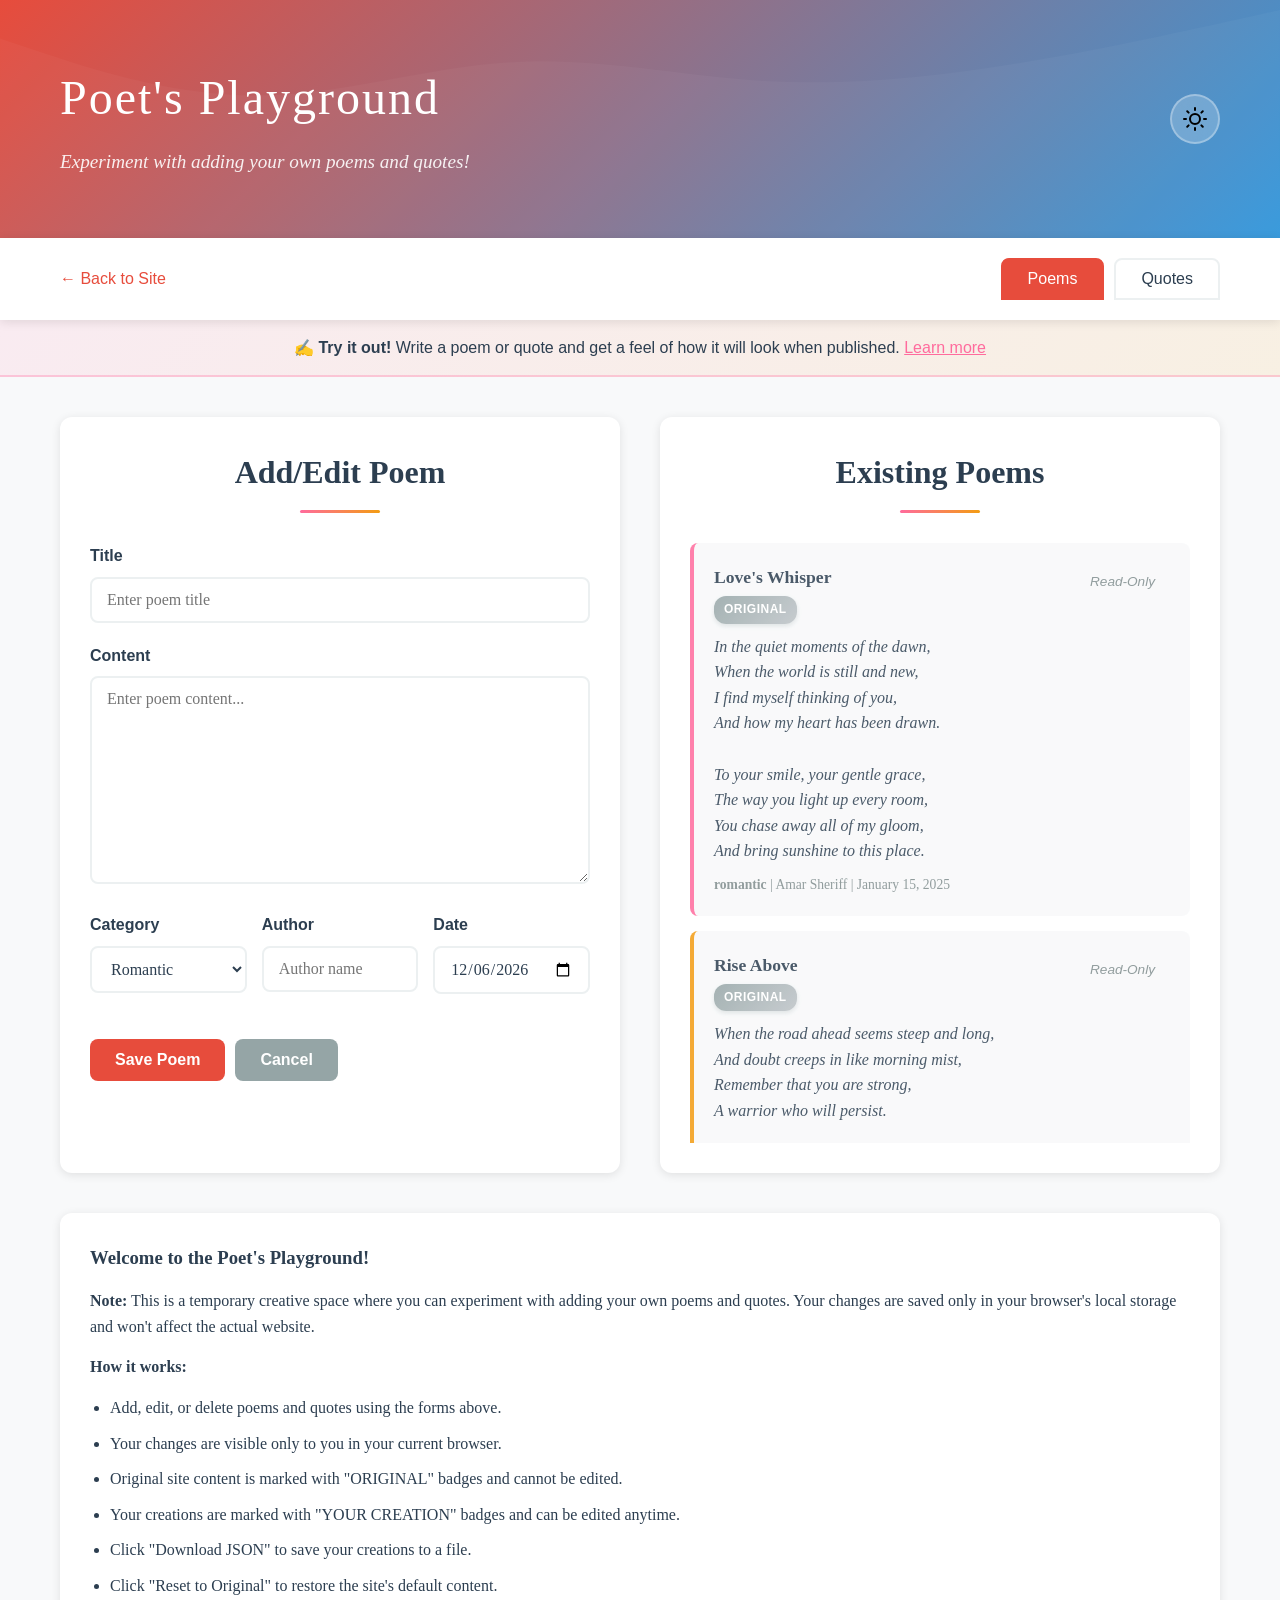
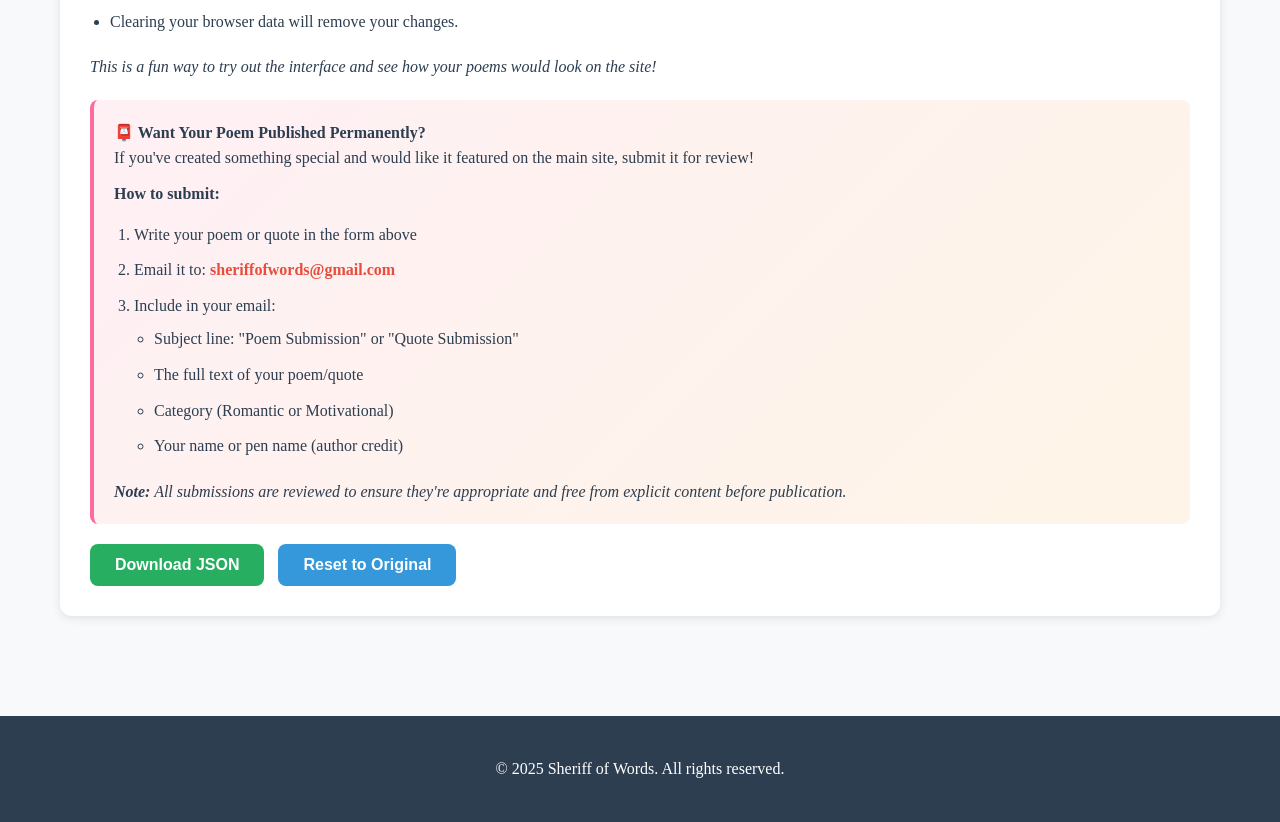
==== playground.html @ 9ab0c4bd "first commit" ====
<!DOCTYPE html>
<html lang="en">

<head>
    <meta charset="UTF-8">
    <meta name="viewport" content="width=device-width, initial-scale=1.0">
    <title>Poet's Playground - Poems & Quotes</title>
    <link rel="stylesheet" href="css/styles.css">
    <link rel="stylesheet" href="css/playground.css">
</head>

<body>
    <!-- Header -->
    <header class="header">
        <div class="container">
            <div class="header-content">
                <div>
                    <h1 class="site-title">Poet's Playground</h1>
                    <p class="site-subtitle">Experiment with adding your own poems and quotes!</p>
                </div>
                <button class="theme-toggle" id="themeToggle" aria-label="Toggle dark mode">
                    <svg class="sun-icon" xmlns="http://www.w3.org/2000/svg" width="24" height="24" viewBox="0 0 24 24"
                        fill="none" stroke="currentColor" stroke-width="2" stroke-linecap="round"
                        stroke-linejoin="round">
                        <circle cx="12" cy="12" r="5"></circle>
                        <line x1="12" y1="1" x2="12" y2="3"></line>
                        <line x1="12" y1="21" x2="12" y2="23"></line>
                        <line x1="4.22" y1="4.22" x2="5.64" y2="5.64"></line>
                        <line x1="18.36" y1="18.36" x2="19.78" y2="19.78"></line>
                        <line x1="1" y1="12" x2="3" y2="12"></line>
                        <line x1="21" y1="12" x2="23" y2="12"></line>
                        <line x1="4.22" y1="19.78" x2="5.64" y2="18.36"></line>
                        <line x1="18.36" y1="5.64" x2="19.78" y2="4.22"></line>
                    </svg>
                    <svg class="moon-icon" xmlns="http://www.w3.org/2000/svg" width="24" height="24" viewBox="0 0 24 24"
                        fill="none" stroke="currentColor" stroke-width="2" stroke-linecap="round"
                        stroke-linejoin="round">
                        <path d="M21 12.79A9 9 0 1 1 11.21 3 7 7 0 0 0 21 12.79z"></path>
                    </svg>
                </button>
            </div>
        </div>
    </header>

    <!-- Navigation -->
    <nav class="nav">
        <div class="container">
            <a href="index.html" class="back-link">← Back to Site</a>
            <div class="admin-tabs">
                <button class="tab-btn active" data-tab="poems">Poems</button>
                <button class="tab-btn" data-tab="quotes">Quotes</button>
            </div>
        </div>
    </nav>

    <!-- Temporary Notice Banner -->
    <div
        style="background: linear-gradient(135deg, rgba(255, 107, 157, 0.1), rgba(243, 156, 18, 0.1)); padding: 15px; text-align: center; border-bottom: 2px solid rgba(255, 107, 157, 0.3);">
        <p style="margin: 0; color: var(--text-dark); font-family: 'Arial', sans-serif;">
            <strong>✍️ Try it out!</strong> Write a poem or quote and get a feel of how it will look when published.
            <a href="#instructions" style="color: var(--romantic-color); text-decoration: underline;">Learn more</a>
        </p>
    </div>

    <!-- Main Content -->
    <main class="main">
        <div class="container">
            <!-- Poems Tab -->
            <div id="poemsTab" class="admin-tab active">
                <div class="admin-panel">
                    <div class="form-section">
                        <h2 class="section-title">Add/Edit Poem</h2>
                        <form id="poemForm" class="admin-form">
                            <input type="hidden" id="poemId">

                            <div class="form-group">
                                <label for="poemTitle">Title</label>
                                <input type="text" id="poemTitle" required placeholder="Enter poem title">
                            </div>

                            <div class="form-group">
                                <label for="poemContent">Content</label>
                                <textarea id="poemContent" required placeholder="Enter poem content..."
                                    rows="10"></textarea>
                            </div>

                            <div class="form-row">
                                <div class="form-group">
                                    <label for="poemCategory">Category</label>
                                    <select id="poemCategory" required>
                                        <option value="romantic">Romantic</option>
                                        <option value="motivational">Motivational</option>
                                    </select>
                                </div>

                                <div class="form-group">
                                    <label for="poemAuthor">Author</label>
                                    <input type="text" id="poemAuthor" required placeholder="Author name">
                                </div>

                                <div class="form-group">
                                    <label for="poemDate">Date</label>
                                    <input type="date" id="poemDate" required>
                                </div>
                            </div>

                            <div class="form-actions">
                                <button type="submit" class="btn btn-primary">Save Poem</button>
                                <button type="button" class="btn btn-secondary" id="cancelPoemBtn">Cancel</button>
                            </div>
                        </form>
                    </div>

                    <div class="list-section">
                        <h2 class="section-title">Existing Poems</h2>
                        <div id="poemsList" class="items-list"></div>
                    </div>
                </div>
            </div>

            <!-- Quotes Tab -->
            <div id="quotesTab" class="admin-tab">
                <div class="admin-panel">
                    <div class="form-section">
                        <h2 class="section-title">Add/Edit Quote</h2>
                        <form id="quoteForm" class="admin-form">
                            <input type="hidden" id="quoteId">

                            <div class="form-group">
                                <label for="quoteText">Quote Text</label>
                                <textarea id="quoteText" required placeholder="Enter quote text..." rows="5"></textarea>
                            </div>

                            <div class="form-row">
                                <div class="form-group">
                                    <label for="quoteCategory">Category</label>
                                    <select id="quoteCategory" required>
                                        <option value="romantic">Romantic</option>
                                        <option value="motivational">Motivational</option>
                                    </select>
                                </div>

                                <div class="form-group">
                                    <label for="quoteAuthor">Author</label>
                                    <input type="text" id="quoteAuthor" required placeholder="Author name">
                                </div>

                                <div class="form-group">
                                    <label for="quoteDate">Date</label>
                                    <input type="date" id="quoteDate" required>
                                </div>
                            </div>

                            <div class="form-actions">
                                <button type="submit" class="btn btn-primary">Save Quote</button>
                                <button type="button" class="btn btn-secondary" id="cancelQuoteBtn">Cancel</button>
                            </div>
                        </form>
                    </div>

                    <div class="list-section">
                        <h2 class="section-title">Existing Quotes</h2>
                        <div id="quotesList" class="items-list"></div>
                    </div>
                </div>
            </div>

            <!-- Instructions -->
            <div id="instructions" class="instructions">
                <h3>Welcome to the Poet's Playground!</h3>
                <p><strong>Note:</strong> This is a temporary creative space where you can experiment with adding your
                    own poems and quotes. Your changes are saved only in your browser's local storage and won't affect
                    the actual website.</p>

                <p><strong>How it works:</strong></p>
                <ul>
                    <li>Add, edit, or delete poems and quotes using the forms above.</li>
                    <li>Your changes are visible only to you in your current browser.</li>
                    <li>Original site content is marked with "ORIGINAL" badges and cannot be edited.</li>
                    <li>Your creations are marked with "YOUR CREATION" badges and can be edited anytime.</li>
                    <li>Click "Download JSON" to save your creations to a file.</li>
                    <li>Click "Reset to Original" to restore the site's default content.</li>
                    <li>Clearing your browser data will remove your changes.</li>
                </ul>

                <p><em>This is a fun way to try out the interface and see how your poems would look on the site!</em>
                </p>

                <div
                    style="background: linear-gradient(135deg, rgba(255, 107, 157, 0.1), rgba(243, 156, 18, 0.1)); padding: 20px; border-radius: 8px; margin: 20px 0; border-left: 4px solid var(--romantic-color);">
                    <h4 style="margin-top: 0; color: var(--text-dark);">📮 Want Your Poem Published Permanently?</h4>
                    <p style="margin-bottom: 10px;">If you've created something special and would like it featured on
                        the main site, submit it for review!</p>
                    <p><strong>How to submit:</strong></p>
                    <ol style="margin-left: 20px; line-height: 1.8;">
                        <li>Write your poem or quote in the form above</li>
                        <li>Email it to: <strong style="color: var(--primary-color);">sheriffofwords@gmail.com</strong>
                        </li>
                        <li>Include in your email:
                            <ul style="margin-top: 8px; margin-left: 20px;">
                                <li>Subject line: "Poem Submission" or "Quote Submission"</li>
                                <li>The full text of your poem/quote</li>
                                <li>Category (Romantic or Motivational)</li>
                                <li>Your name or pen name (author credit)</li>
                            </ul>
                        </li>
                    </ol>
                    <p style="margin-bottom: 0;"><em><strong>Note:</strong> All submissions are reviewed to ensure
                            they're appropriate and free from explicit content before publication.</em></p>
                </div>

                <button class="btn btn-success" id="downloadBtn">Download JSON</button>
                <button class="btn btn-info" id="resetBtn">Reset to Original</button>
            </div>
        </div>
    </main>

    <!-- Footer -->
    <footer class="footer">
        <div class="container">
            <p>&copy; 2025 Sheriff of Words. All rights reserved.</p>
        </div>
    </footer>

    <!-- Custom Alert Modal -->
    <div id="customAlert" class="custom-alert-overlay">
        <div class="custom-alert-box">
            <div class="custom-alert-icon" id="alertIcon"></div>
            <h3 class="custom-alert-title" id="alertTitle">Alert</h3>
            <p class="custom-alert-message" id="alertMessage">Message goes here</p>
            <div class="custom-alert-buttons">
                <button class="btn btn-primary" id="alertOkBtn">OK</button>
                <button class="btn btn-secondary" id="alertCancelBtn" style="display: none;">Cancel</button>
            </div>
        </div>
    </div>

    <script src="js/playground.js"></script>
</body>

</html>
---- css/styles.css ----
/* Reset and Base Styles */
* {
    margin: 0;
    padding: 0;
    box-sizing: border-box;
}

:root {
    --primary-color: #e74c3c;
    --secondary-color: #3498db;
    --romantic-color: #ff6b9d;
    --motivational-color: #f39c12;
    --text-dark: #2c3e50;
    --text-light: #7f8c8d;
    --bg-light: #f8f9fa;
    --bg-white: #ffffff;
    --shadow: 0 2px 10px rgba(0, 0, 0, 0.1);
    --shadow-hover: 0 5px 20px rgba(0, 0, 0, 0.15);
    --shadow-3d: 0 10px 30px rgba(0, 0, 0, 0.2);
    --border-radius: 12px;
    --transition: all 0.3s ease;
    --transition-3d: transform 0.6s cubic-bezier(0.23, 1, 0.32, 1);
}

/* Dark Mode Variables */
[data-theme="dark"] {
    --text-dark: #ecf0f1;
    --text-light: #bdc3c7;
    --bg-light: #1a1a2e;
    --bg-white: #16213e;
    --shadow: 0 2px 10px rgba(0, 0, 0, 0.3);
    --shadow-hover: 0 5px 20px rgba(0, 0, 0, 0.4);
    --shadow-3d: 0 10px 30px rgba(0, 0, 0, 0.5);
}

body {
    font-family: 'Georgia', 'Times New Roman', serif;
    line-height: 1.6;
    color: var(--text-dark);
    background-color: var(--bg-light);
    transition: background-color 0.3s ease, color 0.3s ease;
}

.container {
    max-width: 1200px;
    margin: 0 auto;
    padding: 0 20px;
}

/* Header Styles */
.header {
    background: linear-gradient(135deg, var(--primary-color), var(--secondary-color));
    color: white;
    padding: 60px 20px;
    box-shadow: var(--shadow);
    position: relative;
    overflow: hidden;
}

.header::before {
    content: '';
    position: absolute;
    top: 0;
    left: 0;
    right: 0;
    bottom: 0;
    background: url('data:image/svg+xml,<svg xmlns="http://www.w3.org/2000/svg" viewBox="0 0 1440 320"><path fill="rgba(255,255,255,0.1)" d="M0,96L48,112C96,128,192,160,288,160C384,160,480,128,576,122.7C672,117,768,139,864,144C960,149,1056,139,1152,122.7C1248,107,1344,85,1392,74.7L1440,64L1440,320L1392,320C1344,320,1248,320,1152,320C1056,320,960,320,864,320C768,320,672,320,576,320C480,320,384,320,288,320C192,320,96,320,48,320L0,320Z"></path></svg>') no-repeat bottom;
    background-size: cover;
    opacity: 0.3;
}

.header-content {
    position: relative;
    z-index: 1;
    display: flex;
    justify-content: space-between;
    align-items: center;
    flex-wrap: wrap;
    gap: 20px;
    text-align: left;
}

.site-title {
    font-size: 3rem;
    font-weight: 300;
    margin-bottom: 10px;
    letter-spacing: 2px;
    animation: fadeInDown 0.8s ease-out;
}

.site-subtitle {
    font-size: 1.2rem;
    font-style: italic;
    opacity: 0.9;
    animation: fadeInUp 0.8s ease-out;
}

/* Theme Toggle Button */
.theme-toggle {
    background: rgba(255, 255, 255, 0.2);
    border: 2px solid rgba(255, 255, 255, 0.3);
    border-radius: 50%;
    width: 50px;
    height: 50px;
    display: flex;
    align-items: center;
    justify-content: center;
    cursor: pointer;
    transition: all 0.3s ease;
    backdrop-filter: blur(10px);
    position: relative;
    overflow: hidden;
}

.theme-toggle:hover {
    background: rgba(255, 255, 255, 0.3);
    transform: scale(1.1) rotate(15deg);
}

.theme-toggle:active {
    transform: scale(0.95);
}

.theme-toggle .sun-icon,
.theme-toggle .moon-icon {
    position: absolute;
    transition: all 0.3s ease;
}

.theme-toggle .sun-icon {
    opacity: 1;
    transform: rotate(0deg) scale(1);
}

.theme-toggle .moon-icon {
    opacity: 0;
    transform: rotate(180deg) scale(0);
}

[data-theme="dark"] .theme-toggle .sun-icon {
    opacity: 0;
    transform: rotate(-180deg) scale(0);
}

[data-theme="dark"] .theme-toggle .moon-icon {
    opacity: 1;
    transform: rotate(0deg) scale(1);
}

/* Navigation Styles */
.nav {
    background-color: var(--bg-white);
    padding: 20px 0;
    box-shadow: var(--shadow);
    position: sticky;
    top: 0;
    z-index: 100;
}

.nav .container {
    display: flex;
    flex-wrap: wrap;
    gap: 20px;
    align-items: center;
    justify-content: space-between;
}

.search-bar {
    flex: 1;
    min-width: 200px;
}

.search-input {
    width: 100%;
    padding: 12px 20px;
    border: 2px solid #ecf0f1;
    border-radius: 25px;
    font-size: 1rem;
    transition: var(--transition);
    font-family: 'Arial', sans-serif;
    background-color: var(--bg-white);
    color: var(--text-dark);
}

.search-input:focus {
    outline: none;
    border-color: var(--primary-color);
    box-shadow: 0 0 0 3px rgba(231, 76, 60, 0.1);
}

.search-input::placeholder {
    color: var(--text-light);
}

/* Dark mode search input */
[data-theme="dark"] .search-input {
    border-color: rgba(255, 255, 255, 0.2);
}

[data-theme="dark"] .search-input:focus {
    border-color: var(--romantic-color);
    box-shadow: 0 0 0 3px rgba(255, 107, 157, 0.1);
}

/* Filter Dropdown Container */
.filter-dropdown-container {
    display: flex;
    align-items: center;
    gap: 10px;
}

.filter-label {
    font-size: 0.95rem;
    color: var(--text-dark);
    font-family: 'Arial', sans-serif;
    font-weight: 500;
}

.filter-dropdown {
    padding: 10px 20px;
    border: 2px solid #ecf0f1;
    background-color: var(--bg-white);
    color: var(--text-dark);
    border-radius: 25px;
    cursor: pointer;
    font-size: 0.95rem;
    transition: var(--transition);
    font-family: 'Arial', sans-serif;
    font-weight: 500;
    min-width: 180px;
    appearance: none;
    -webkit-appearance: none;
    -moz-appearance: none;
    background-image: url("data:image/svg+xml;charset=UTF-8,%3csvg xmlns='http://www.w3.org/2000/svg' viewBox='0 0 24 24' fill='none' stroke='%23e74c3c' stroke-width='2' stroke-linecap='round' stroke-linejoin='round'%3e%3cpolyline points='6 9 12 15 18 9'%3e%3c/polyline%3e%3c/svg%3e");
    background-repeat: no-repeat;
    background-position: right 15px center;
    background-size: 18px;
    padding-right: 45px;
}

.filter-dropdown:hover {
    border-color: var(--primary-color);
}

.filter-dropdown:focus {
    outline: none;
    border-color: var(--primary-color);
    box-shadow: 0 0 0 3px rgba(231, 76, 60, 0.1);
}

/* Dark mode dropdown */
[data-theme="dark"] .filter-dropdown {
    border-color: rgba(255, 255, 255, 0.2);
    background-image: url("data:image/svg+xml;charset=UTF-8,%3csvg xmlns='http://www.w3.org/2000/svg' viewBox='0 0 24 24' fill='none' stroke='%23ff6b9d' stroke-width='2' stroke-linecap='round' stroke-linejoin='round'%3e%3cpolyline points='6 9 12 15 18 9'%3e%3c/polyline%3e%3c/svg%3e");
}

[data-theme="dark"] .filter-dropdown:hover,
[data-theme="dark"] .filter-dropdown:focus {
    border-color: var(--romantic-color);
    box-shadow: 0 0 0 3px rgba(255, 107, 157, 0.1);
}

.view-toggle {
    display: flex;
    gap: 10px;
    flex-wrap: wrap;
}

.view-btn {
    padding: 10px 20px;
    border: 2px solid #ecf0f1;
    background-color: var(--bg-white);
    color: var(--text-dark);
    border-radius: 25px;
    cursor: pointer;
    font-size: 0.95rem;
    transition: var(--transition);
    font-family: 'Arial', sans-serif;
    font-weight: 500;
}

.view-btn:hover {
    border-color: var(--primary-color);
    transform: translateY(-2px);
}

.view-btn.active {
    background-color: var(--primary-color);
    color: white;
    border-color: var(--primary-color);
}

/* Dark mode specific button styles */
[data-theme="dark"] .view-btn {
    border-color: rgba(255, 255, 255, 0.2);
}

[data-theme="dark"] .view-btn:hover {
    border-color: var(--romantic-color);
    background-color: rgba(255, 107, 157, 0.1);
}

/* Main Content */
.main {
    padding: 40px 0;
    min-height: calc(100vh - 400px);
}

.content-section {
    margin-bottom: 60px;
}

.section-title {
    font-size: 2rem;
    color: var(--text-dark);
    margin-bottom: 30px;
    text-align: center;
    position: relative;
    padding-bottom: 15px;
}

.section-title::after {
    content: '';
    position: absolute;
    bottom: 0;
    left: 50%;
    transform: translateX(-50%);
    width: 80px;
    height: 3px;
    background: linear-gradient(to right, var(--romantic-color), var(--motivational-color));
    border-radius: 2px;
}

/* Cards Container */
.cards-container {
    display: grid;
    grid-template-columns: repeat(auto-fill, minmax(300px, 1fr));
    gap: 30px;
}

/* Poem Card */
.poem-card {
    background-color: var(--bg-white);
    border-radius: var(--border-radius);
    padding: 30px;
    box-shadow: var(--shadow);
    transition: var(--transition-3d);
    border-left: 4px solid var(--romantic-color);
    position: relative;
    transform-style: preserve-3d;
    perspective: 1000px;
    cursor: pointer;
    overflow: hidden;
}

.poem-card::before {
    content: '';
    position: absolute;
    top: 0;
    left: 0;
    right: 0;
    bottom: 0;
    background: linear-gradient(135deg, var(--romantic-color) 0%, transparent 100%);
    opacity: 0;
    transition: opacity 0.3s ease;
    border-radius: var(--border-radius);
    z-index: 0;
}

.poem-card.motivational::before {
    background: linear-gradient(135deg, var(--motivational-color) 0%, transparent 100%);
}

.poem-card.motivational {
    border-left-color: var(--motivational-color);
}

.poem-card:hover {
    transform: translateY(-10px) rotateX(5deg) scale(1.02);
    box-shadow: var(--shadow-3d);
}

.poem-card:hover::before {
    opacity: 0.05;
}

.poem-card > * {
    position: relative;
    z-index: 1;
}

.poem-title {
    font-size: 1.5rem;
    color: var(--text-dark);
    margin-bottom: 15px;
    font-weight: 600;
}

.poem-content {
    font-size: 1.05rem;
    line-height: 1.8;
    color: var(--text-dark);
    margin-bottom: 20px;
    white-space: pre-line;
    font-style: italic;
}

.poem-meta {
    display: flex;
    justify-content: space-between;
    align-items: center;
    flex-wrap: wrap;
    gap: 10px;
    padding-top: 15px;
    border-top: 1px solid #ecf0f1;
}

.meta-left {
    display: flex;
    flex-direction: column;
    gap: 8px;
}

.poem-author {
    font-size: 0.9rem;
    color: var(--text-light);
    font-family: 'Arial', sans-serif;
    font-style: italic;
}

.category-tag {
    display: inline-block;
    padding: 5px 15px;
    border-radius: 15px;
    font-size: 0.85rem;
    font-weight: 500;
    font-family: 'Arial', sans-serif;
}

.category-tag.romantic {
    background-color: rgba(255, 107, 157, 0.15);
    color: var(--romantic-color);
}

.category-tag.motivational {
    background-color: rgba(243, 156, 18, 0.15);
    color: var(--motivational-color);
}

.poem-date {
    font-size: 0.85rem;
    color: var(--text-light);
    font-family: 'Arial', sans-serif;
}

/* Quote Card */
.quote-card {
    background-color: var(--bg-white);
    border-radius: var(--border-radius);
    padding: 30px;
    box-shadow: var(--shadow);
    transition: var(--transition-3d);
    position: relative;
    border-left: 4px solid var(--romantic-color);
    transform-style: preserve-3d;
    perspective: 1000px;
    cursor: pointer;
    overflow: hidden;
}

.quote-card::after {
    content: '';
    position: absolute;
    top: 0;
    left: 0;
    right: 0;
    bottom: 0;
    background: linear-gradient(135deg, var(--romantic-color) 0%, transparent 100%);
    opacity: 0;
    transition: opacity 0.3s ease;
    border-radius: var(--border-radius);
    z-index: 0;
}

.quote-card.motivational::after {
    background: linear-gradient(135deg, var(--motivational-color) 0%, transparent 100%);
}

.quote-card.motivational {
    border-left-color: var(--motivational-color);
}

.quote-card:hover {
    transform: translateY(-10px) rotateX(-5deg) scale(1.02);
    box-shadow: var(--shadow-3d);
}

.quote-card:hover::after {
    opacity: 0.05;
}

.quote-card::before {
    content: '"';
    font-size: 4rem;
    color: var(--primary-color);
    opacity: 0.2;
    position: absolute;
    top: 10px;
    left: 20px;
    font-family: Georgia, serif;
    z-index: 0;
    transition: all 0.3s ease;
}

.quote-card:hover::before {
    opacity: 0.3;
    transform: scale(1.2) rotate(-10deg);
}

.quote-text {
    font-size: 1.15rem;
    line-height: 1.7;
    color: var(--text-dark);
    margin-bottom: 20px;
    font-style: italic;
    position: relative;
    z-index: 1;
}

.quote-meta {
    display: flex;
    justify-content: space-between;
    align-items: center;
    flex-wrap: wrap;
    gap: 10px;
    padding-top: 15px;
    border-top: 1px solid #ecf0f1;
}

/* Dark mode border for meta sections */
[data-theme="dark"] .poem-meta,
[data-theme="dark"] .quote-meta {
    border-top-color: rgba(255, 255, 255, 0.1);
}

/* Empty State */
.empty-state {
    text-align: center;
    padding: 60px 20px;
    color: var(--text-light);
    font-size: 1.2rem;
}

/* Footer */
.footer {
    background-color: #2c3e50;
    color: white;
    padding: 30px 20px;
    text-align: center;
    margin-top: 60px;
}

.footer p {
    margin: 10px 0;
    color: white;
}

/* Dark mode footer */
[data-theme="dark"] .footer {
    background-color: #0f1419;
    border-top: 1px solid rgba(255, 255, 255, 0.1);
}

.admin-link {
    color: var(--romantic-color);
    text-decoration: none;
    font-weight: 500;
    transition: var(--transition);
}

.admin-link:hover {
    color: var(--motivational-color);
    text-decoration: underline;
}

/* Responsive Design */
@media (max-width: 768px) {
    .site-title {
        font-size: 2rem;
    }

    .site-subtitle {
        font-size: 1rem;
    }

    .nav .container {
        flex-direction: column;
        align-items: stretch;
    }

    .search-bar {
        width: 100%;
    }

    .filter-dropdown-container {
        width: 100%;
        justify-content: center;
    }

    .filter-dropdown {
        flex: 1;
    }

    .view-toggle {
        justify-content: center;
    }

    .cards-container {
        grid-template-columns: 1fr;
    }

    .section-title {
        font-size: 1.5rem;
    }
}

/* Animations */
@keyframes fadeIn {
    from {
        opacity: 0;
        transform: translateY(20px);
    }
    to {
        opacity: 1;
        transform: translateY(0);
    }
}

@keyframes fadeInDown {
    from {
        opacity: 0;
        transform: translateY(-30px);
    }
    to {
        opacity: 1;
        transform: translateY(0);
    }
}

@keyframes fadeInUp {
    from {
        opacity: 0;
        transform: translateY(30px);
    }
    to {
        opacity: 1;
        transform: translateY(0);
    }
}


/* Smooth scrolling */
html {
    scroll-behavior: smooth;
}

/* Selection styling */
::selection {
    background-color: var(--romantic-color);
    color: white;
}

::-moz-selection {
    background-color: var(--romantic-color);
    color: white;
}

/* Scrollbar styling */
::-webkit-scrollbar {
    width: 12px;
}

::-webkit-scrollbar-track {
    background: var(--bg-light);
}

::-webkit-scrollbar-thumb {
    background: linear-gradient(135deg, var(--romantic-color), var(--motivational-color));
    border-radius: 6px;
}

::-webkit-scrollbar-thumb:hover {
    background: linear-gradient(135deg, var(--motivational-color), var(--romantic-color));
}

/* Toast Notification */
.toast {
    position: fixed;
    bottom: 30px;
    right: 30px;
    background: var(--text-dark);
    color: var(--bg-white);
    padding: 16px 24px;
    border-radius: 8px;
    box-shadow: 0 4px 12px rgba(0, 0, 0, 0.3);
    transform: translateX(400px);
    transition: transform 0.3s ease;
    z-index: 1000;
    display: flex;
    align-items: center;
    gap: 10px;
    font-family: 'Arial', sans-serif;
}

.toast.show {
    transform: translateX(0);
}

.toast::before {
    content: '✓';
    width: 24px;
    height: 24px;
    background: var(--romantic-color);
    border-radius: 50%;
    display: flex;
    align-items: center;
    justify-content: center;
    font-weight: bold;
}

/* Copy Button */
.copy-btn {
    position: absolute;
    top: 15px;
    right: 15px;
    background: rgba(231, 76, 60, 0.1);
    border: 1px solid var(--romantic-color);
    color: var(--romantic-color);
    padding: 8px 12px;
    border-radius: 6px;
    cursor: pointer;
    font-size: 0.85rem;
    font-family: 'Arial', sans-serif;
    transition: all 0.3s ease;
    opacity: 0;
    z-index: 2;
}

.poem-card:hover .copy-btn,
.quote-card:hover .copy-btn {
    opacity: 1;
}

.copy-btn:hover {
    background: var(--romantic-color);
    color: white;
    transform: scale(1.05);
}

.copy-btn:active {
    transform: scale(0.95);
}

/* Staggered animation for cards */
.poem-card,
.quote-card {
    animation: fadeIn 0.5s ease-out;
}

.poem-card:nth-child(1),
.quote-card:nth-child(1) { animation-delay: 0s; }
.poem-card:nth-child(2),
.quote-card:nth-child(2) { animation-delay: 0.1s; }
.poem-card:nth-child(3),
.quote-card:nth-child(3) { animation-delay: 0.2s; }
.poem-card:nth-child(4),
.quote-card:nth-child(4) { animation-delay: 0.3s; }
.poem-card:nth-child(5),
.quote-card:nth-child(5) { animation-delay: 0.4s; }
.poem-card:nth-child(6),
.quote-card:nth-child(6) { animation-delay: 0.5s; }

/* Focus visible for accessibility */
*:focus-visible {
    outline: 2px solid var(--romantic-color);
    outline-offset: 2px;
}
---- css/playground.css ----
/* Admin Panel Specific Styles */

.back-link {
    color: var(--primary-color);
    text-decoration: none;
    font-weight: 500;
    font-size: 1rem;
    transition: var(--transition);
    font-family: 'Arial', sans-serif;
}

.back-link:hover {
    color: var(--secondary-color);
}

.admin-tabs {
    display: flex;
    gap: 10px;
}

.tab-btn {
    padding: 10px 25px;
    border: 2px solid #ecf0f1;
    background-color: var(--bg-white);
    color: var(--text-dark);
    border-radius: 8px 8px 0 0;
    cursor: pointer;
    font-size: 1rem;
    transition: var(--transition);
    font-family: 'Arial', sans-serif;
    font-weight: 500;
}

.tab-btn:hover {
    border-color: var(--primary-color);
}

.tab-btn.active {
    background-color: var(--primary-color);
    color: white;
    border-color: var(--primary-color);
}

/* Dark mode tab buttons */
[data-theme="dark"] .tab-btn {
    border-color: rgba(255, 255, 255, 0.2);
}

[data-theme="dark"] .tab-btn:hover {
    background-color: rgba(255, 107, 157, 0.1);
    border-color: var(--romantic-color);
}

/* Admin Tab Content */
.admin-tab {
    display: none;
}

.admin-tab.active {
    display: block;
}

.admin-panel {
    display: grid;
    grid-template-columns: 1fr 1fr;
    gap: 40px;
    margin-bottom: 40px;
}

.form-section,
.list-section {
    background-color: var(--bg-white);
    border-radius: var(--border-radius);
    padding: 30px;
    box-shadow: var(--shadow);
}

/* Admin Form */
.admin-form {
    margin-top: 20px;
}

.form-group {
    margin-bottom: 20px;
}

.form-group label {
    display: block;
    margin-bottom: 8px;
    font-weight: 600;
    color: var(--text-dark);
    font-family: 'Arial', sans-serif;
}

.form-group input,
.form-group textarea,
.form-group select {
    width: 100%;
    padding: 12px 15px;
    border: 2px solid #ecf0f1;
    border-radius: 8px;
    font-size: 1rem;
    transition: var(--transition);
    font-family: 'Georgia', serif;
    background-color: var(--bg-white);
    color: var(--text-dark);
}

.form-group textarea {
    resize: vertical;
    min-height: 100px;
}

.form-group input:focus,
.form-group textarea:focus,
.form-group select:focus {
    outline: none;
    border-color: var(--primary-color);
    box-shadow: 0 0 0 3px rgba(231, 76, 60, 0.1);
}

/* Dark mode form inputs */
[data-theme="dark"] .form-group input,
[data-theme="dark"] .form-group textarea,
[data-theme="dark"] .form-group select {
    border-color: rgba(255, 255, 255, 0.2);
}

[data-theme="dark"] .form-group input:focus,
[data-theme="dark"] .form-group textarea:focus,
[data-theme="dark"] .form-group select:focus {
    border-color: var(--romantic-color);
    box-shadow: 0 0 0 3px rgba(255, 107, 157, 0.1);
}

.form-row {
    display: grid;
    grid-template-columns: repeat(auto-fit, minmax(150px, 1fr));
    gap: 15px;
}

.form-actions {
    display: flex;
    gap: 10px;
    margin-top: 25px;
}

/* Buttons */
.btn {
    padding: 12px 25px;
    border: none;
    border-radius: 8px;
    font-size: 1rem;
    font-weight: 600;
    cursor: pointer;
    transition: var(--transition);
    font-family: 'Arial', sans-serif;
}

.btn-primary {
    background-color: var(--primary-color);
    color: white;
}

.btn-primary:hover {
    background-color: #c0392b;
    transform: translateY(-2px);
    box-shadow: var(--shadow);
}

.btn-secondary {
    background-color: #95a5a6;
    color: white;
}

.btn-secondary:hover {
    background-color: #7f8c8d;
}

.btn-success {
    background-color: #27ae60;
    color: white;
}

.btn-success:hover {
    background-color: #229954;
    transform: translateY(-2px);
    box-shadow: var(--shadow);
}

.btn-info {
    background-color: var(--secondary-color);
    color: white;
}

.btn-info:hover {
    background-color: #2980b9;
    transform: translateY(-2px);
    box-shadow: var(--shadow);
}

.btn-danger {
    background-color: #e74c3c;
    color: white;
    padding: 8px 15px;
    font-size: 0.9rem;
}

.btn-danger:hover {
    background-color: #c0392b;
}

.btn-edit {
    background-color: var(--motivational-color);
    color: white;
    padding: 8px 15px;
    font-size: 0.9rem;
}

.btn-edit:hover {
    background-color: #e67e22;
}

/* Items List */
.items-list {
    max-height: 600px;
    overflow-y: auto;
}

.item-card {
    background-color: #f8f9fa;
    border-radius: 8px;
    padding: 20px;
    margin-bottom: 15px;
    border-left: 4px solid var(--romantic-color);
}

.item-card.motivational {
    border-left-color: var(--motivational-color);
}

/* Dark mode item cards */
[data-theme="dark"] .item-card {
    background-color: rgba(255, 255, 255, 0.05);
}

.item-header {
    display: flex;
    justify-content: space-between;
    align-items: start;
    margin-bottom: 10px;
}

.item-title {
    font-size: 1.1rem;
    font-weight: 600;
    color: var(--text-dark);
    margin: 0;
}

.item-actions {
    display: flex;
    gap: 8px;
}

.item-content {
    color: var(--text-dark);
    margin: 10px 0;
    font-style: italic;
    white-space: pre-line;
}

.item-meta {
    font-size: 0.85rem;
    color: var(--text-light);
    margin-top: 10px;
}

/* Instructions */
.instructions {
    background-color: var(--bg-white);
    border-radius: var(--border-radius);
    padding: 30px;
    box-shadow: var(--shadow);
    margin-top: 40px;
}

.instructions h3 {
    margin-bottom: 15px;
    color: var(--text-dark);
}

.instructions p {
    margin-bottom: 15px;
    line-height: 1.6;
}

.instructions ul {
    margin-left: 20px;
    margin-bottom: 20px;
}

.instructions li {
    margin-bottom: 10px;
    line-height: 1.6;
}

.instructions code {
    background-color: #f8f9fa;
    padding: 2px 6px;
    border-radius: 4px;
    font-family: 'Courier New', monospace;
    color: var(--primary-color);
}

/* Dark mode instructions */
[data-theme="dark"] .instructions code {
    background-color: rgba(255, 255, 255, 0.1);
    color: var(--romantic-color);
}

.instructions .btn {
    margin-right: 10px;
}

/* Responsive Design */
@media (max-width: 968px) {
    .admin-panel {
        grid-template-columns: 1fr;
    }

    .form-row {
        grid-template-columns: 1fr;
    }
}

@media (max-width: 768px) {
    .nav .container {
        flex-direction: column;
        gap: 15px;
    }

    .admin-tabs {
        width: 100%;
    }

    .tab-btn {
        flex: 1;
    }

    .form-actions {
        flex-direction: column;
    }

    .btn {
        width: 100%;
    }
}

/* Scrollbar Styling */
.items-list::-webkit-scrollbar {
    width: 8px;
}

.items-list::-webkit-scrollbar-track {
    background: #f1f1f1;
    border-radius: 4px;
}

.items-list::-webkit-scrollbar-thumb {
    background: #bdc3c7;
    border-radius: 4px;
}

.items-list::-webkit-scrollbar-thumb:hover {
    background: #95a5a6;
}

/* Dark mode scrollbar */
[data-theme="dark"] .items-list::-webkit-scrollbar-track {
    background: rgba(255, 255, 255, 0.05);
}

[data-theme="dark"] .items-list::-webkit-scrollbar-thumb {
    background: rgba(255, 255, 255, 0.2);
}

[data-theme="dark"] .items-list::-webkit-scrollbar-thumb:hover {
    background: rgba(255, 255, 255, 0.3);
}

/* Badges for User-Added vs Original Content */
.user-badge,
.original-badge {
    display: inline-block;
    padding: 4px 10px;
    border-radius: 12px;
    font-size: 0.75rem;
    font-weight: 600;
    font-family: 'Arial', sans-serif;
    text-transform: uppercase;
    letter-spacing: 0.5px;
    margin-top: 5px;
}

.user-badge {
    background: linear-gradient(135deg, #27ae60, #2ecc71);
    color: white;
    box-shadow: 0 2px 4px rgba(39, 174, 96, 0.3);
}

.original-badge {
    background: linear-gradient(135deg, #95a5a6, #bdc3c7);
    color: white;
    box-shadow: 0 2px 4px rgba(149, 165, 166, 0.3);
}

/* Dark mode badges */
[data-theme="dark"] .user-badge {
    background: linear-gradient(135deg, #229954, #27ae60);
}

[data-theme="dark"] .original-badge {
    background: linear-gradient(135deg, #7f8c8d, #95a5a6);
}

/* Read-Only Label */
.read-only-label {
    font-size: 0.85rem;
    color: var(--text-light);
    font-weight: 500;
    font-family: 'Arial', sans-serif;
    font-style: italic;
    padding: 8px 15px;
}

/* User-Added Item Card Styling */
.item-card.user-added {
    border-left-width: 5px;
    background: linear-gradient(to right, rgba(39, 174, 96, 0.05), transparent);
}

[data-theme="dark"] .item-card.user-added {
    background: linear-gradient(to right, rgba(39, 174, 96, 0.1), transparent);
}

/* Original Content Styling */
.item-card.original-content {
    opacity: 0.85;
}

.item-card.original-content:hover {
    opacity: 1;
}

/* Quote header layout fix */
.header-top {
    display: flex;
    justify-content: space-between;
    align-items: center;
    width: 100%;
}

/* Custom Alert Modal */
.custom-alert-overlay {
    display: none;
    position: fixed;
    top: 0;
    left: 0;
    width: 100%;
    height: 100%;
    background: rgba(0, 0, 0, 0.6);
    backdrop-filter: blur(4px);
    z-index: 10000;
    animation: fadeIn 0.3s ease;
}

.custom-alert-overlay.show {
    display: flex;
    align-items: center;
    justify-content: center;
}

.custom-alert-box {
    background: var(--bg-white);
    border-radius: 16px;
    padding: 40px;
    max-width: 500px;
    width: 90%;
    box-shadow: 0 20px 60px rgba(0, 0, 0, 0.3);
    animation: slideDown 0.3s ease;
    position: relative;
    text-align: center;
}

/* Dark mode alert box */
[data-theme="dark"] .custom-alert-box {
    box-shadow: 0 20px 60px rgba(0, 0, 0, 0.6);
}

.custom-alert-icon {
    width: 80px;
    height: 80px;
    margin: 0 auto 20px;
    border-radius: 50%;
    display: flex;
    align-items: center;
    justify-content: center;
    font-size: 3rem;
}

.custom-alert-icon.success {
    background: linear-gradient(135deg, #27ae60, #2ecc71);
    color: white;
}

.custom-alert-icon.success::before {
    content: '✓';
}

.custom-alert-icon.error {
    background: linear-gradient(135deg, #e74c3c, #c0392b);
    color: white;
}

.custom-alert-icon.error::before {
    content: '✕';
}

.custom-alert-icon.warning {
    background: linear-gradient(135deg, #f39c12, #e67e22);
    color: white;
}

.custom-alert-icon.warning::before {
    content: '⚠';
}

.custom-alert-icon.info {
    background: linear-gradient(135deg, #3498db, #2980b9);
    color: white;
}

.custom-alert-icon.info::before {
    content: 'ℹ';
}

.custom-alert-title {
    font-size: 1.5rem;
    font-weight: 600;
    color: var(--text-dark);
    margin-bottom: 15px;
    font-family: 'Arial', sans-serif;
}

.custom-alert-message {
    font-size: 1rem;
    color: var(--text-dark);
    line-height: 1.6;
    margin-bottom: 30px;
    font-family: 'Georgia', serif;
}

.custom-alert-buttons {
    display: flex;
    gap: 10px;
    justify-content: center;
}

.custom-alert-buttons .btn {
    min-width: 100px;
}

/* Animation for alert */
@keyframes slideDown {
    from {
        opacity: 0;
        transform: translateY(-50px) scale(0.9);
    }
    to {
        opacity: 1;
        transform: translateY(0) scale(1);
    }
}
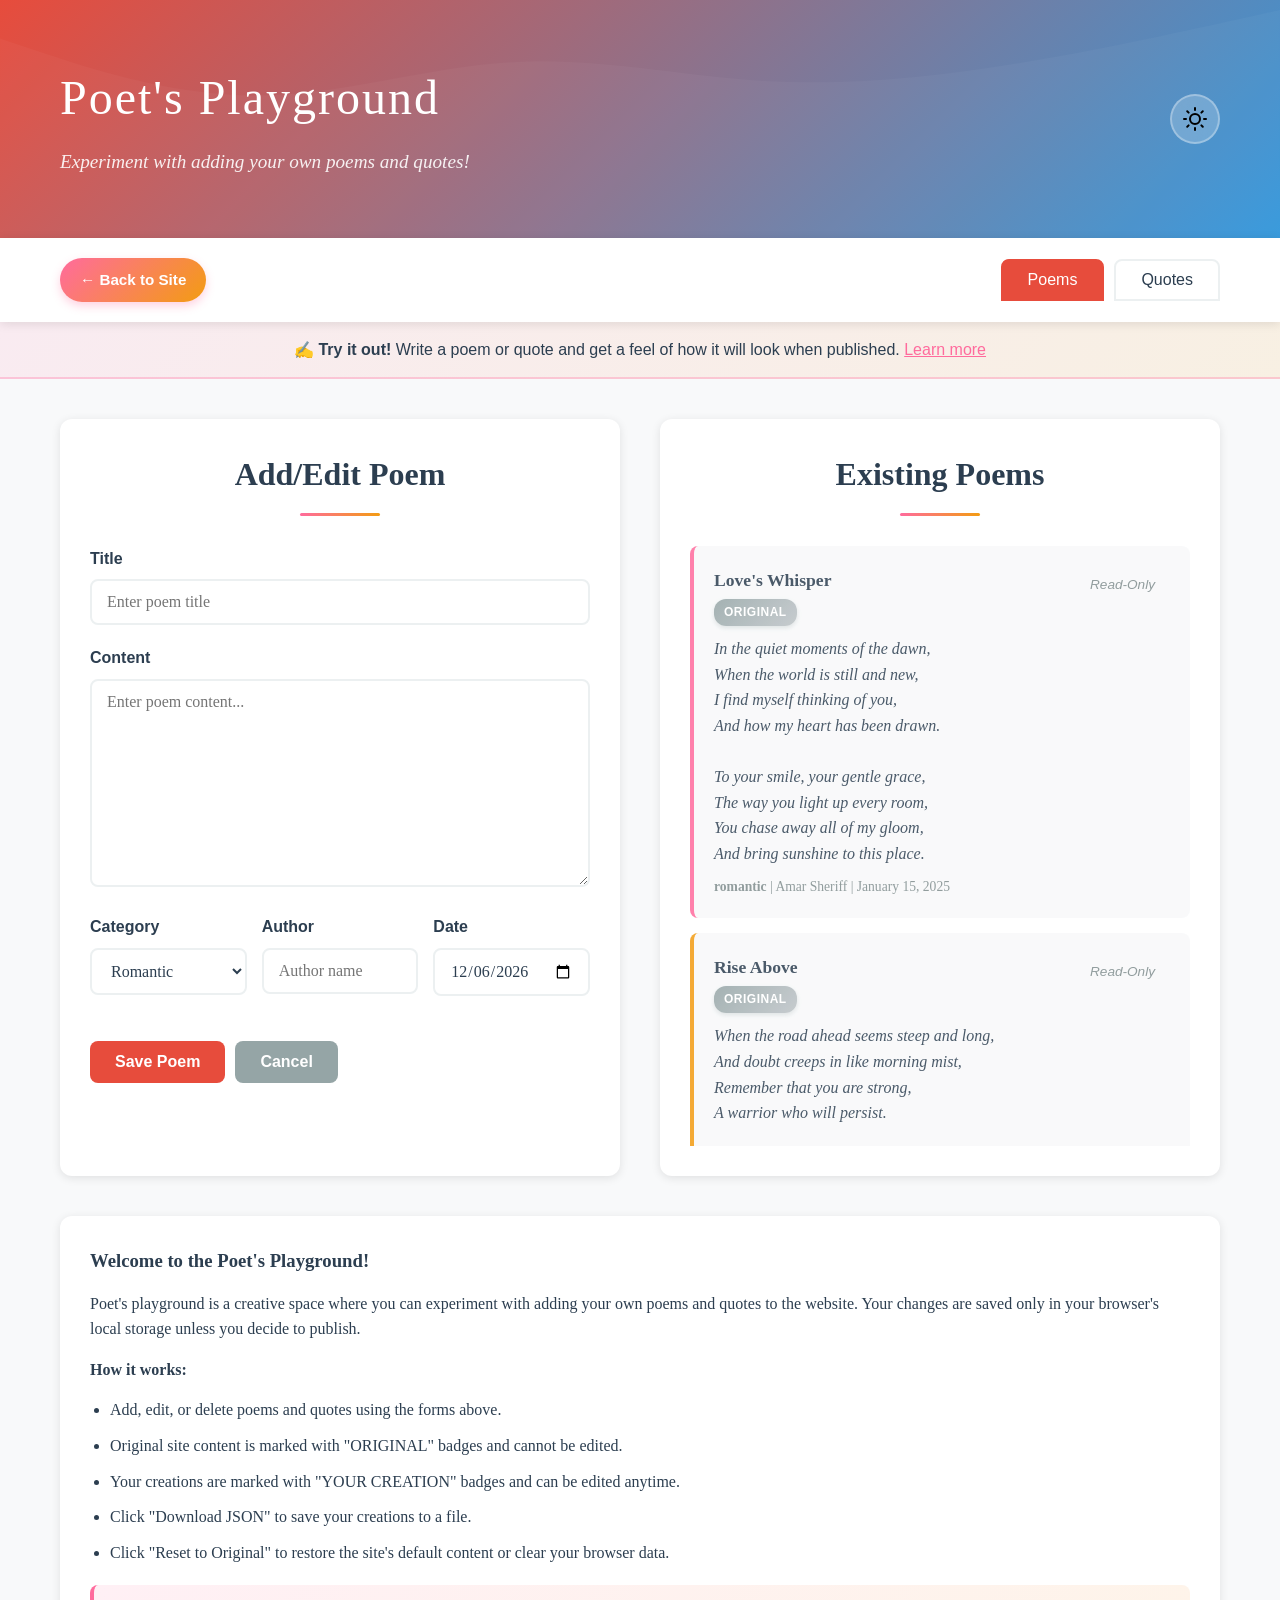
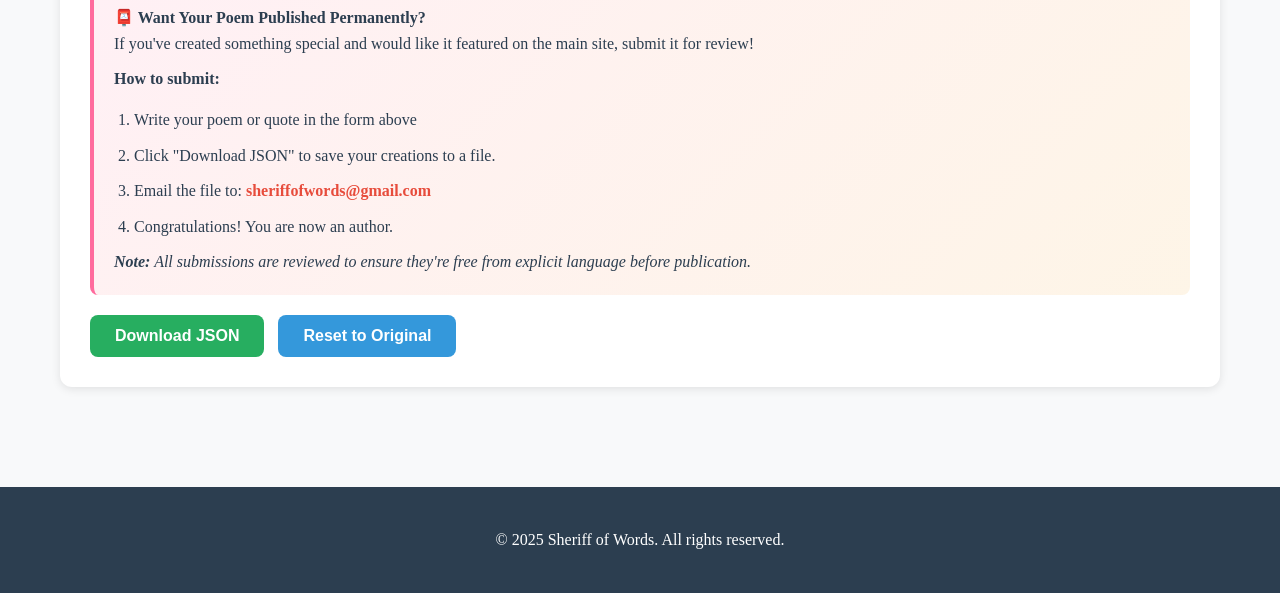
==== commit 267d048d: "ready for deployment" ====
--- a/playground.html
+++ b/playground.html
@@ -168,23 +168,18 @@
             <!-- Instructions -->
             <div id="instructions" class="instructions">
                 <h3>Welcome to the Poet's Playground!</h3>
-                <p><strong>Note:</strong> This is a temporary creative space where you can experiment with adding your
-                    own poems and quotes. Your changes are saved only in your browser's local storage and won't affect
-                    the actual website.</p>
+                <p>Poet's playground is a creative space where you can experiment with adding your
+                    own poems and quotes to the website. Your changes are saved only in your browser's local storage
+                    unless you decide to publish.</p>
 
                 <p><strong>How it works:</strong></p>
                 <ul>
                     <li>Add, edit, or delete poems and quotes using the forms above.</li>
-                    <li>Your changes are visible only to you in your current browser.</li>
                     <li>Original site content is marked with "ORIGINAL" badges and cannot be edited.</li>
                     <li>Your creations are marked with "YOUR CREATION" badges and can be edited anytime.</li>
                     <li>Click "Download JSON" to save your creations to a file.</li>
-                    <li>Click "Reset to Original" to restore the site's default content.</li>
-                    <li>Clearing your browser data will remove your changes.</li>
+                    <li>Click "Reset to Original" to restore the site's default content or clear your browser data.</li>
                 </ul>
-
-                <p><em>This is a fun way to try out the interface and see how your poems would look on the site!</em>
-                </p>
 
                 <div
                     style="background: linear-gradient(135deg, rgba(255, 107, 157, 0.1), rgba(243, 156, 18, 0.1)); padding: 20px; border-radius: 8px; margin: 20px 0; border-left: 4px solid var(--romantic-color);">
@@ -194,19 +189,14 @@
                     <p><strong>How to submit:</strong></p>
                     <ol style="margin-left: 20px; line-height: 1.8;">
                         <li>Write your poem or quote in the form above</li>
-                        <li>Email it to: <strong style="color: var(--primary-color);">sheriffofwords@gmail.com</strong>
+                        <li>Click "Download JSON" to save your creations to a file.</li>
+                        <li>Email the file to: <strong
+                                style="color: var(--primary-color);">sheriffofwords@gmail.com</strong>
                         </li>
-                        <li>Include in your email:
-                            <ul style="margin-top: 8px; margin-left: 20px;">
-                                <li>Subject line: "Poem Submission" or "Quote Submission"</li>
-                                <li>The full text of your poem/quote</li>
-                                <li>Category (Romantic or Motivational)</li>
-                                <li>Your name or pen name (author credit)</li>
-                            </ul>
-                        </li>
+                        <li>Congratulations! You are now an author.</li>
                     </ol>
                     <p style="margin-bottom: 0;"><em><strong>Note:</strong> All submissions are reviewed to ensure
-                            they're appropriate and free from explicit content before publication.</em></p>
+                            they're free from explicit language before publication.</em></p>
                 </div>
 
                 <button class="btn btn-success" id="downloadBtn">Download JSON</button>
--- a/css/styles.css
+++ b/css/styles.css
@@ -1,787 +1,863 @@
 /* Reset and Base Styles */
 * {
-    margin: 0;
-    padding: 0;
-    box-sizing: border-box;
+  margin: 0;
+  padding: 0;
+  box-sizing: border-box;
 }
 
 :root {
-    --primary-color: #e74c3c;
-    --secondary-color: #3498db;
-    --romantic-color: #ff6b9d;
-    --motivational-color: #f39c12;
-    --text-dark: #2c3e50;
-    --text-light: #7f8c8d;
-    --bg-light: #f8f9fa;
-    --bg-white: #ffffff;
-    --shadow: 0 2px 10px rgba(0, 0, 0, 0.1);
-    --shadow-hover: 0 5px 20px rgba(0, 0, 0, 0.15);
-    --shadow-3d: 0 10px 30px rgba(0, 0, 0, 0.2);
-    --border-radius: 12px;
-    --transition: all 0.3s ease;
-    --transition-3d: transform 0.6s cubic-bezier(0.23, 1, 0.32, 1);
+  --primary-color: #e74c3c;
+  --secondary-color: #3498db;
+  --romantic-color: #ff6b9d;
+  --motivational-color: #f39c12;
+  --text-dark: #2c3e50;
+  --text-light: #7f8c8d;
+  --bg-light: #f8f9fa;
+  --bg-white: #ffffff;
+  --shadow: 0 2px 10px rgba(0, 0, 0, 0.1);
+  --shadow-hover: 0 5px 20px rgba(0, 0, 0, 0.15);
+  --shadow-3d: 0 10px 30px rgba(0, 0, 0, 0.2);
+  --border-radius: 12px;
+  --transition: all 0.3s ease;
+  --transition-3d: transform 0.6s cubic-bezier(0.23, 1, 0.32, 1);
 }
 
 /* Dark Mode Variables */
 [data-theme="dark"] {
-    --text-dark: #ecf0f1;
-    --text-light: #bdc3c7;
-    --bg-light: #1a1a2e;
-    --bg-white: #16213e;
-    --shadow: 0 2px 10px rgba(0, 0, 0, 0.3);
-    --shadow-hover: 0 5px 20px rgba(0, 0, 0, 0.4);
-    --shadow-3d: 0 10px 30px rgba(0, 0, 0, 0.5);
+  --text-dark: #ecf0f1;
+  --text-light: #bdc3c7;
+  --bg-light: #1a1a2e;
+  --bg-white: #16213e;
+  --shadow: 0 2px 10px rgba(0, 0, 0, 0.3);
+  --shadow-hover: 0 5px 20px rgba(0, 0, 0, 0.4);
+  --shadow-3d: 0 10px 30px rgba(0, 0, 0, 0.5);
 }
 
 body {
-    font-family: 'Georgia', 'Times New Roman', serif;
-    line-height: 1.6;
-    color: var(--text-dark);
-    background-color: var(--bg-light);
-    transition: background-color 0.3s ease, color 0.3s ease;
+  font-family: "Georgia", "Times New Roman", serif;
+  line-height: 1.6;
+  color: var(--text-dark);
+  background-color: var(--bg-light);
+  transition: background-color 0.3s ease, color 0.3s ease;
 }
 
 .container {
-    max-width: 1200px;
-    margin: 0 auto;
-    padding: 0 20px;
+  max-width: 1200px;
+  margin: 0 auto;
+  padding: 0 20px;
 }
 
 /* Header Styles */
 .header {
-    background: linear-gradient(135deg, var(--primary-color), var(--secondary-color));
-    color: white;
-    padding: 60px 20px;
-    box-shadow: var(--shadow);
-    position: relative;
-    overflow: hidden;
+  background: linear-gradient(
+    135deg,
+    var(--primary-color),
+    var(--secondary-color)
+  );
+  color: white;
+  padding: 60px 20px;
+  box-shadow: var(--shadow);
+  position: relative;
+  overflow: hidden;
 }
 
 .header::before {
-    content: '';
-    position: absolute;
-    top: 0;
-    left: 0;
-    right: 0;
-    bottom: 0;
-    background: url('data:image/svg+xml,<svg xmlns="http://www.w3.org/2000/svg" viewBox="0 0 1440 320"><path fill="rgba(255,255,255,0.1)" d="M0,96L48,112C96,128,192,160,288,160C384,160,480,128,576,122.7C672,117,768,139,864,144C960,149,1056,139,1152,122.7C1248,107,1344,85,1392,74.7L1440,64L1440,320L1392,320C1344,320,1248,320,1152,320C1056,320,960,320,864,320C768,320,672,320,576,320C480,320,384,320,288,320C192,320,96,320,48,320L0,320Z"></path></svg>') no-repeat bottom;
-    background-size: cover;
-    opacity: 0.3;
+  content: "";
+  position: absolute;
+  top: 0;
+  left: 0;
+  right: 0;
+  bottom: 0;
+  background: url('data:image/svg+xml,<svg xmlns="http://www.w3.org/2000/svg" viewBox="0 0 1440 320"><path fill="rgba(255,255,255,0.1)" d="M0,96L48,112C96,128,192,160,288,160C384,160,480,128,576,122.7C672,117,768,139,864,144C960,149,1056,139,1152,122.7C1248,107,1344,85,1392,74.7L1440,64L1440,320L1392,320C1344,320,1248,320,1152,320C1056,320,960,320,864,320C768,320,672,320,576,320C480,320,384,320,288,320C192,320,96,320,48,320L0,320Z"></path></svg>')
+    no-repeat bottom;
+  background-size: cover;
+  opacity: 0.3;
 }
 
 .header-content {
-    position: relative;
-    z-index: 1;
-    display: flex;
-    justify-content: space-between;
-    align-items: center;
-    flex-wrap: wrap;
-    gap: 20px;
-    text-align: left;
+  position: relative;
+  z-index: 1;
+  display: flex;
+  justify-content: space-between;
+  align-items: center;
+  flex-wrap: wrap;
+  gap: 20px;
+  text-align: left;
 }
 
 .site-title {
-    font-size: 3rem;
-    font-weight: 300;
-    margin-bottom: 10px;
-    letter-spacing: 2px;
-    animation: fadeInDown 0.8s ease-out;
+  font-size: 3rem;
+  font-weight: 300;
+  margin-bottom: 10px;
+  letter-spacing: 2px;
+  animation: fadeInDown 0.8s ease-out;
 }
 
 .site-subtitle {
-    font-size: 1.2rem;
-    font-style: italic;
-    opacity: 0.9;
-    animation: fadeInUp 0.8s ease-out;
+  font-size: 1.2rem;
+  font-style: italic;
+  opacity: 0.9;
+  animation: fadeInUp 0.8s ease-out;
 }
 
 /* Theme Toggle Button */
 .theme-toggle {
-    background: rgba(255, 255, 255, 0.2);
-    border: 2px solid rgba(255, 255, 255, 0.3);
-    border-radius: 50%;
-    width: 50px;
-    height: 50px;
-    display: flex;
-    align-items: center;
-    justify-content: center;
-    cursor: pointer;
-    transition: all 0.3s ease;
-    backdrop-filter: blur(10px);
-    position: relative;
-    overflow: hidden;
+  background: rgba(255, 255, 255, 0.2);
+  border: 2px solid rgba(255, 255, 255, 0.3);
+  border-radius: 50%;
+  width: 50px;
+  height: 50px;
+  display: flex;
+  align-items: center;
+  justify-content: center;
+  cursor: pointer;
+  transition: all 0.3s ease;
+  backdrop-filter: blur(10px);
+  position: relative;
+  overflow: hidden;
 }
 
 .theme-toggle:hover {
-    background: rgba(255, 255, 255, 0.3);
-    transform: scale(1.1) rotate(15deg);
+  background: rgba(255, 255, 255, 0.3);
+  transform: scale(1.1) rotate(15deg);
 }
 
 .theme-toggle:active {
-    transform: scale(0.95);
+  transform: scale(0.95);
 }
 
 .theme-toggle .sun-icon,
 .theme-toggle .moon-icon {
-    position: absolute;
-    transition: all 0.3s ease;
+  position: absolute;
+  transition: all 0.3s ease;
 }
 
 .theme-toggle .sun-icon {
-    opacity: 1;
-    transform: rotate(0deg) scale(1);
+  opacity: 1;
+  transform: rotate(0deg) scale(1);
 }
 
 .theme-toggle .moon-icon {
-    opacity: 0;
-    transform: rotate(180deg) scale(0);
+  opacity: 0;
+  transform: rotate(180deg) scale(0);
 }
 
 [data-theme="dark"] .theme-toggle .sun-icon {
-    opacity: 0;
-    transform: rotate(-180deg) scale(0);
+  opacity: 0;
+  transform: rotate(-180deg) scale(0);
 }
 
 [data-theme="dark"] .theme-toggle .moon-icon {
-    opacity: 1;
-    transform: rotate(0deg) scale(1);
+  opacity: 1;
+  transform: rotate(0deg) scale(1);
 }
 
 /* Navigation Styles */
 .nav {
-    background-color: var(--bg-white);
-    padding: 20px 0;
-    box-shadow: var(--shadow);
-    position: sticky;
-    top: 0;
-    z-index: 100;
+  background-color: var(--bg-white);
+  padding: 20px 0;
+  box-shadow: var(--shadow);
+  position: sticky;
+  top: 0;
+  z-index: 100;
 }
 
 .nav .container {
-    display: flex;
-    flex-wrap: wrap;
-    gap: 20px;
-    align-items: center;
-    justify-content: space-between;
+  display: flex;
+  flex-wrap: wrap;
+  gap: 20px;
+  align-items: center;
+  justify-content: space-between;
 }
 
 .search-bar {
-    flex: 1;
-    min-width: 200px;
+  flex: 1;
+  min-width: 200px;
 }
 
 .search-input {
-    width: 100%;
-    padding: 12px 20px;
-    border: 2px solid #ecf0f1;
-    border-radius: 25px;
-    font-size: 1rem;
-    transition: var(--transition);
-    font-family: 'Arial', sans-serif;
-    background-color: var(--bg-white);
-    color: var(--text-dark);
+  width: 100%;
+  padding: 12px 20px;
+  border: 2px solid #ecf0f1;
+  border-radius: 25px;
+  font-size: 1rem;
+  transition: var(--transition);
+  font-family: "Arial", sans-serif;
+  background-color: var(--bg-white);
+  color: var(--text-dark);
 }
 
 .search-input:focus {
-    outline: none;
-    border-color: var(--primary-color);
-    box-shadow: 0 0 0 3px rgba(231, 76, 60, 0.1);
+  outline: none;
+  border-color: var(--primary-color);
+  box-shadow: 0 0 0 3px rgba(231, 76, 60, 0.1);
 }
 
 .search-input::placeholder {
-    color: var(--text-light);
+  color: var(--text-light);
 }
 
 /* Dark mode search input */
 [data-theme="dark"] .search-input {
-    border-color: rgba(255, 255, 255, 0.2);
+  border-color: rgba(255, 255, 255, 0.2);
 }
 
 [data-theme="dark"] .search-input:focus {
-    border-color: var(--romantic-color);
-    box-shadow: 0 0 0 3px rgba(255, 107, 157, 0.1);
+  border-color: var(--romantic-color);
+  box-shadow: 0 0 0 3px rgba(255, 107, 157, 0.1);
 }
 
 /* Filter Dropdown Container */
 .filter-dropdown-container {
-    display: flex;
-    align-items: center;
-    gap: 10px;
+  display: flex;
+  align-items: center;
+  gap: 10px;
 }
 
 .filter-label {
-    font-size: 0.95rem;
-    color: var(--text-dark);
-    font-family: 'Arial', sans-serif;
-    font-weight: 500;
+  font-size: 0.95rem;
+  color: var(--text-dark);
+  font-family: "Arial", sans-serif;
+  font-weight: 500;
 }
 
 .filter-dropdown {
-    padding: 10px 20px;
-    border: 2px solid #ecf0f1;
-    background-color: var(--bg-white);
-    color: var(--text-dark);
-    border-radius: 25px;
-    cursor: pointer;
-    font-size: 0.95rem;
-    transition: var(--transition);
-    font-family: 'Arial', sans-serif;
-    font-weight: 500;
-    min-width: 180px;
-    appearance: none;
-    -webkit-appearance: none;
-    -moz-appearance: none;
-    background-image: url("data:image/svg+xml;charset=UTF-8,%3csvg xmlns='http://www.w3.org/2000/svg' viewBox='0 0 24 24' fill='none' stroke='%23e74c3c' stroke-width='2' stroke-linecap='round' stroke-linejoin='round'%3e%3cpolyline points='6 9 12 15 18 9'%3e%3c/polyline%3e%3c/svg%3e");
-    background-repeat: no-repeat;
-    background-position: right 15px center;
-    background-size: 18px;
-    padding-right: 45px;
+  padding: 10px 20px;
+  border: 2px solid #ecf0f1;
+  background-color: var(--bg-white);
+  color: var(--text-dark);
+  border-radius: 25px;
+  cursor: pointer;
+  font-size: 0.95rem;
+  transition: var(--transition);
+  font-family: "Arial", sans-serif;
+  font-weight: 500;
+  min-width: 180px;
+  appearance: none;
+  -webkit-appearance: none;
+  -moz-appearance: none;
+  background-image: url("data:image/svg+xml;charset=UTF-8,%3csvg xmlns='http://www.w3.org/2000/svg' viewBox='0 0 24 24' fill='none' stroke='%23e74c3c' stroke-width='2' stroke-linecap='round' stroke-linejoin='round'%3e%3cpolyline points='6 9 12 15 18 9'%3e%3c/polyline%3e%3c/svg%3e");
+  background-repeat: no-repeat;
+  background-position: right 15px center;
+  background-size: 18px;
+  padding-right: 45px;
 }
 
 .filter-dropdown:hover {
-    border-color: var(--primary-color);
+  border-color: var(--primary-color);
 }
 
 .filter-dropdown:focus {
-    outline: none;
-    border-color: var(--primary-color);
-    box-shadow: 0 0 0 3px rgba(231, 76, 60, 0.1);
+  outline: none;
+  border-color: var(--primary-color);
+  box-shadow: 0 0 0 3px rgba(231, 76, 60, 0.1);
 }
 
 /* Dark mode dropdown */
 [data-theme="dark"] .filter-dropdown {
-    border-color: rgba(255, 255, 255, 0.2);
-    background-image: url("data:image/svg+xml;charset=UTF-8,%3csvg xmlns='http://www.w3.org/2000/svg' viewBox='0 0 24 24' fill='none' stroke='%23ff6b9d' stroke-width='2' stroke-linecap='round' stroke-linejoin='round'%3e%3cpolyline points='6 9 12 15 18 9'%3e%3c/polyline%3e%3c/svg%3e");
+  border-color: rgba(255, 255, 255, 0.2);
+  background-image: url("data:image/svg+xml;charset=UTF-8,%3csvg xmlns='http://www.w3.org/2000/svg' viewBox='0 0 24 24' fill='none' stroke='%23ff6b9d' stroke-width='2' stroke-linecap='round' stroke-linejoin='round'%3e%3cpolyline points='6 9 12 15 18 9'%3e%3c/polyline%3e%3c/svg%3e");
 }
 
 [data-theme="dark"] .filter-dropdown:hover,
 [data-theme="dark"] .filter-dropdown:focus {
-    border-color: var(--romantic-color);
-    box-shadow: 0 0 0 3px rgba(255, 107, 157, 0.1);
+  border-color: var(--romantic-color);
+  box-shadow: 0 0 0 3px rgba(255, 107, 157, 0.1);
 }
 
 .view-toggle {
-    display: flex;
-    gap: 10px;
-    flex-wrap: wrap;
+  display: flex;
+  gap: 10px;
+  flex-wrap: wrap;
 }
 
 .view-btn {
-    padding: 10px 20px;
-    border: 2px solid #ecf0f1;
-    background-color: var(--bg-white);
-    color: var(--text-dark);
-    border-radius: 25px;
-    cursor: pointer;
-    font-size: 0.95rem;
-    transition: var(--transition);
-    font-family: 'Arial', sans-serif;
-    font-weight: 500;
+  padding: 10px 20px;
+  border: 2px solid #ecf0f1;
+  background-color: var(--bg-white);
+  color: var(--text-dark);
+  border-radius: 25px;
+  cursor: pointer;
+  font-size: 0.95rem;
+  transition: var(--transition);
+  font-family: "Arial", sans-serif;
+  font-weight: 500;
 }
 
 .view-btn:hover {
-    border-color: var(--primary-color);
-    transform: translateY(-2px);
+  border-color: var(--primary-color);
+  transform: translateY(-2px);
 }
 
 .view-btn.active {
-    background-color: var(--primary-color);
-    color: white;
-    border-color: var(--primary-color);
+  background-color: var(--primary-color);
+  color: white;
+  border-color: var(--primary-color);
 }
 
 /* Dark mode specific button styles */
 [data-theme="dark"] .view-btn {
-    border-color: rgba(255, 255, 255, 0.2);
+  border-color: rgba(255, 255, 255, 0.2);
 }
 
 [data-theme="dark"] .view-btn:hover {
-    border-color: var(--romantic-color);
-    background-color: rgba(255, 107, 157, 0.1);
+  border-color: var(--romantic-color);
+  background-color: rgba(255, 107, 157, 0.1);
+}
+
+/* Playground Link */
+.playground-link {
+  display: flex;
+  align-items: center;
+  gap: 8px;
+  padding: 10px 20px;
+  background: linear-gradient(
+    135deg,
+    var(--romantic-color),
+    var(--motivational-color)
+  );
+  color: white;
+  border-radius: 25px;
+  text-decoration: none;
+  font-size: 0.95rem;
+  font-family: "Arial", sans-serif;
+  font-weight: 600;
+  transition: var(--transition);
+  box-shadow: 0 4px 10px rgba(255, 107, 157, 0.3);
+}
+
+.playground-link:hover {
+  transform: translateY(-2px);
+  box-shadow: 0 6px 15px rgba(255, 107, 157, 0.4);
+}
+
+.playground-link svg {
+  flex-shrink: 0;
+}
+
+/* Dark mode playground link */
+[data-theme="dark"] .playground-link {
+  box-shadow: 0 4px 10px rgba(255, 107, 157, 0.4);
+}
+
+[data-theme="dark"] .playground-link:hover {
+  box-shadow: 0 6px 15px rgba(255, 107, 157, 0.5);
 }
 
 /* Main Content */
 .main {
-    padding: 40px 0;
-    min-height: calc(100vh - 400px);
+  padding: 40px 0;
+  min-height: calc(100vh - 400px);
 }
 
 .content-section {
-    margin-bottom: 60px;
+  margin-bottom: 60px;
 }
 
 .section-title {
-    font-size: 2rem;
-    color: var(--text-dark);
-    margin-bottom: 30px;
-    text-align: center;
-    position: relative;
-    padding-bottom: 15px;
+  font-size: 2rem;
+  color: var(--text-dark);
+  margin-bottom: 30px;
+  text-align: center;
+  position: relative;
+  padding-bottom: 15px;
 }
 
 .section-title::after {
-    content: '';
-    position: absolute;
-    bottom: 0;
-    left: 50%;
-    transform: translateX(-50%);
-    width: 80px;
-    height: 3px;
-    background: linear-gradient(to right, var(--romantic-color), var(--motivational-color));
-    border-radius: 2px;
+  content: "";
+  position: absolute;
+  bottom: 0;
+  left: 50%;
+  transform: translateX(-50%);
+  width: 80px;
+  height: 3px;
+  background: linear-gradient(
+    to right,
+    var(--romantic-color),
+    var(--motivational-color)
+  );
+  border-radius: 2px;
 }
 
 /* Cards Container */
 .cards-container {
-    display: grid;
-    grid-template-columns: repeat(auto-fill, minmax(300px, 1fr));
-    gap: 30px;
+  display: grid;
+  grid-template-columns: repeat(auto-fill, minmax(300px, 1fr));
+  gap: 30px;
 }
 
 /* Poem Card */
 .poem-card {
-    background-color: var(--bg-white);
-    border-radius: var(--border-radius);
-    padding: 30px;
-    box-shadow: var(--shadow);
-    transition: var(--transition-3d);
-    border-left: 4px solid var(--romantic-color);
-    position: relative;
-    transform-style: preserve-3d;
-    perspective: 1000px;
-    cursor: pointer;
-    overflow: hidden;
+  background-color: var(--bg-white);
+  border-radius: var(--border-radius);
+  padding: 30px;
+  box-shadow: var(--shadow);
+  transition: var(--transition-3d);
+  border-left: 4px solid var(--romantic-color);
+  position: relative;
+  transform-style: preserve-3d;
+  perspective: 1000px;
+  cursor: pointer;
+  overflow: hidden;
 }
 
 .poem-card::before {
-    content: '';
-    position: absolute;
-    top: 0;
-    left: 0;
-    right: 0;
-    bottom: 0;
-    background: linear-gradient(135deg, var(--romantic-color) 0%, transparent 100%);
-    opacity: 0;
-    transition: opacity 0.3s ease;
-    border-radius: var(--border-radius);
-    z-index: 0;
+  content: "";
+  position: absolute;
+  top: 0;
+  left: 0;
+  right: 0;
+  bottom: 0;
+  background: linear-gradient(
+    135deg,
+    var(--romantic-color) 0%,
+    transparent 100%
+  );
+  opacity: 0;
+  transition: opacity 0.3s ease;
+  border-radius: var(--border-radius);
+  z-index: 0;
 }
 
 .poem-card.motivational::before {
-    background: linear-gradient(135deg, var(--motivational-color) 0%, transparent 100%);
+  background: linear-gradient(
+    135deg,
+    var(--motivational-color) 0%,
+    transparent 100%
+  );
 }
 
 .poem-card.motivational {
-    border-left-color: var(--motivational-color);
+  border-left-color: var(--motivational-color);
 }
 
 .poem-card:hover {
-    transform: translateY(-10px) rotateX(5deg) scale(1.02);
-    box-shadow: var(--shadow-3d);
+  transform: translateY(-10px) rotateX(5deg) scale(1.02);
+  box-shadow: var(--shadow-3d);
 }
 
 .poem-card:hover::before {
-    opacity: 0.05;
+  opacity: 0.05;
 }
 
 .poem-card > * {
-    position: relative;
-    z-index: 1;
+  position: relative;
+  z-index: 1;
 }
 
 .poem-title {
-    font-size: 1.5rem;
-    color: var(--text-dark);
-    margin-bottom: 15px;
-    font-weight: 600;
+  font-size: 1.5rem;
+  color: var(--text-dark);
+  margin-bottom: 15px;
+  font-weight: 600;
 }
 
 .poem-content {
-    font-size: 1.05rem;
-    line-height: 1.8;
-    color: var(--text-dark);
-    margin-bottom: 20px;
-    white-space: pre-line;
-    font-style: italic;
+  font-size: 1.05rem;
+  line-height: 1.8;
+  color: var(--text-dark);
+  margin-bottom: 20px;
+  white-space: pre-line;
+  font-style: italic;
 }
 
 .poem-meta {
-    display: flex;
-    justify-content: space-between;
-    align-items: center;
-    flex-wrap: wrap;
-    gap: 10px;
-    padding-top: 15px;
-    border-top: 1px solid #ecf0f1;
+  display: flex;
+  justify-content: space-between;
+  align-items: center;
+  flex-wrap: wrap;
+  gap: 10px;
+  padding-top: 15px;
+  border-top: 1px solid #ecf0f1;
 }
 
 .meta-left {
-    display: flex;
-    flex-direction: column;
-    gap: 8px;
+  display: flex;
+  flex-direction: column;
+  gap: 8px;
 }
 
 .poem-author {
-    font-size: 0.9rem;
-    color: var(--text-light);
-    font-family: 'Arial', sans-serif;
-    font-style: italic;
+  font-size: 0.9rem;
+  color: var(--text-light);
+  font-family: "Arial", sans-serif;
+  font-style: italic;
 }
 
 .category-tag {
-    display: inline-block;
-    padding: 5px 15px;
-    border-radius: 15px;
-    font-size: 0.85rem;
-    font-weight: 500;
-    font-family: 'Arial', sans-serif;
+  display: inline-block;
+  padding: 5px 15px;
+  border-radius: 15px;
+  font-size: 0.85rem;
+  font-weight: 500;
+  font-family: "Arial", sans-serif;
 }
 
 .category-tag.romantic {
-    background-color: rgba(255, 107, 157, 0.15);
-    color: var(--romantic-color);
+  background-color: rgba(255, 107, 157, 0.15);
+  color: var(--romantic-color);
 }
 
 .category-tag.motivational {
-    background-color: rgba(243, 156, 18, 0.15);
-    color: var(--motivational-color);
+  background-color: rgba(243, 156, 18, 0.15);
+  color: var(--motivational-color);
 }
 
 .poem-date {
-    font-size: 0.85rem;
-    color: var(--text-light);
-    font-family: 'Arial', sans-serif;
+  font-size: 0.85rem;
+  color: var(--text-light);
+  font-family: "Arial", sans-serif;
 }
 
 /* Quote Card */
 .quote-card {
-    background-color: var(--bg-white);
-    border-radius: var(--border-radius);
-    padding: 30px;
-    box-shadow: var(--shadow);
-    transition: var(--transition-3d);
-    position: relative;
-    border-left: 4px solid var(--romantic-color);
-    transform-style: preserve-3d;
-    perspective: 1000px;
-    cursor: pointer;
-    overflow: hidden;
+  background-color: var(--bg-white);
+  border-radius: var(--border-radius);
+  padding: 30px;
+  box-shadow: var(--shadow);
+  transition: var(--transition-3d);
+  position: relative;
+  border-left: 4px solid var(--romantic-color);
+  transform-style: preserve-3d;
+  perspective: 1000px;
+  cursor: pointer;
+  overflow: hidden;
 }
 
 .quote-card::after {
-    content: '';
-    position: absolute;
-    top: 0;
-    left: 0;
-    right: 0;
-    bottom: 0;
-    background: linear-gradient(135deg, var(--romantic-color) 0%, transparent 100%);
-    opacity: 0;
-    transition: opacity 0.3s ease;
-    border-radius: var(--border-radius);
-    z-index: 0;
+  content: "";
+  position: absolute;
+  top: 0;
+  left: 0;
+  right: 0;
+  bottom: 0;
+  background: linear-gradient(
+    135deg,
+    var(--romantic-color) 0%,
+    transparent 100%
+  );
+  opacity: 0;
+  transition: opacity 0.3s ease;
+  border-radius: var(--border-radius);
+  z-index: 0;
 }
 
 .quote-card.motivational::after {
-    background: linear-gradient(135deg, var(--motivational-color) 0%, transparent 100%);
+  background: linear-gradient(
+    135deg,
+    var(--motivational-color) 0%,
+    transparent 100%
+  );
 }
 
 .quote-card.motivational {
-    border-left-color: var(--motivational-color);
+  border-left-color: var(--motivational-color);
 }
 
 .quote-card:hover {
-    transform: translateY(-10px) rotateX(-5deg) scale(1.02);
-    box-shadow: var(--shadow-3d);
+  transform: translateY(-10px) rotateX(-5deg) scale(1.02);
+  box-shadow: var(--shadow-3d);
 }
 
 .quote-card:hover::after {
-    opacity: 0.05;
+  opacity: 0.05;
 }
 
 .quote-card::before {
-    content: '"';
-    font-size: 4rem;
-    color: var(--primary-color);
-    opacity: 0.2;
-    position: absolute;
-    top: 10px;
-    left: 20px;
-    font-family: Georgia, serif;
-    z-index: 0;
-    transition: all 0.3s ease;
+  content: '"';
+  font-size: 4rem;
+  color: var(--primary-color);
+  opacity: 0.2;
+  position: absolute;
+  top: 10px;
+  left: 20px;
+  font-family: Georgia, serif;
+  z-index: 0;
+  transition: all 0.3s ease;
 }
 
 .quote-card:hover::before {
-    opacity: 0.3;
-    transform: scale(1.2) rotate(-10deg);
+  opacity: 0.3;
+  transform: scale(1.2) rotate(-10deg);
 }
 
 .quote-text {
-    font-size: 1.15rem;
-    line-height: 1.7;
-    color: var(--text-dark);
-    margin-bottom: 20px;
-    font-style: italic;
-    position: relative;
-    z-index: 1;
+  font-size: 1.15rem;
+  line-height: 1.7;
+  color: var(--text-dark);
+  margin-bottom: 20px;
+  font-style: italic;
+  position: relative;
+  z-index: 1;
 }
 
 .quote-meta {
-    display: flex;
-    justify-content: space-between;
-    align-items: center;
-    flex-wrap: wrap;
-    gap: 10px;
-    padding-top: 15px;
-    border-top: 1px solid #ecf0f1;
+  display: flex;
+  justify-content: space-between;
+  align-items: center;
+  flex-wrap: wrap;
+  gap: 10px;
+  padding-top: 15px;
+  border-top: 1px solid #ecf0f1;
 }
 
 /* Dark mode border for meta sections */
 [data-theme="dark"] .poem-meta,
 [data-theme="dark"] .quote-meta {
-    border-top-color: rgba(255, 255, 255, 0.1);
+  border-top-color: rgba(255, 255, 255, 0.1);
 }
 
 /* Empty State */
 .empty-state {
-    text-align: center;
-    padding: 60px 20px;
-    color: var(--text-light);
-    font-size: 1.2rem;
+  text-align: center;
+  padding: 60px 20px;
+  color: var(--text-light);
+  font-size: 1.2rem;
 }
 
 /* Footer */
 .footer {
-    background-color: #2c3e50;
-    color: white;
-    padding: 30px 20px;
-    text-align: center;
-    margin-top: 60px;
+  background-color: #2c3e50;
+  color: white;
+  padding: 30px 20px;
+  text-align: center;
+  margin-top: 60px;
 }
 
 .footer p {
-    margin: 10px 0;
-    color: white;
+  margin: 10px 0;
+  color: white;
 }
 
 /* Dark mode footer */
 [data-theme="dark"] .footer {
-    background-color: #0f1419;
-    border-top: 1px solid rgba(255, 255, 255, 0.1);
-}
-
-.admin-link {
-    color: var(--romantic-color);
-    text-decoration: none;
-    font-weight: 500;
-    transition: var(--transition);
-}
-
-.admin-link:hover {
-    color: var(--motivational-color);
-    text-decoration: underline;
+  background-color: #0f1419;
+  border-top: 1px solid rgba(255, 255, 255, 0.1);
 }
 
 /* Responsive Design */
 @media (max-width: 768px) {
-    .site-title {
-        font-size: 2rem;
-    }
-
-    .site-subtitle {
-        font-size: 1rem;
-    }
-
-    .nav .container {
-        flex-direction: column;
-        align-items: stretch;
-    }
-
-    .search-bar {
-        width: 100%;
-    }
-
-    .filter-dropdown-container {
-        width: 100%;
-        justify-content: center;
-    }
-
-    .filter-dropdown {
-        flex: 1;
-    }
-
-    .view-toggle {
-        justify-content: center;
-    }
-
-    .cards-container {
-        grid-template-columns: 1fr;
-    }
-
-    .section-title {
-        font-size: 1.5rem;
-    }
+  .site-title {
+    font-size: 2rem;
+  }
+
+  .site-subtitle {
+    font-size: 1rem;
+  }
+
+  .nav .container {
+    flex-direction: column;
+    align-items: stretch;
+  }
+
+  .search-bar {
+    width: 100%;
+  }
+
+  .filter-dropdown-container {
+    width: 100%;
+    justify-content: center;
+  }
+
+  .filter-dropdown {
+    flex: 1;
+  }
+
+  .view-toggle {
+    justify-content: center;
+  }
+
+  .playground-link {
+    width: 100%;
+    justify-content: center;
+  }
+
+  .cards-container {
+    grid-template-columns: 1fr;
+  }
+
+  .section-title {
+    font-size: 1.5rem;
+  }
 }
 
 /* Animations */
 @keyframes fadeIn {
-    from {
-        opacity: 0;
-        transform: translateY(20px);
-    }
-    to {
-        opacity: 1;
-        transform: translateY(0);
-    }
+  from {
+    opacity: 0;
+    transform: translateY(20px);
+  }
+  to {
+    opacity: 1;
+    transform: translateY(0);
+  }
 }
 
 @keyframes fadeInDown {
-    from {
-        opacity: 0;
-        transform: translateY(-30px);
-    }
-    to {
-        opacity: 1;
-        transform: translateY(0);
-    }
+  from {
+    opacity: 0;
+    transform: translateY(-30px);
+  }
+  to {
+    opacity: 1;
+    transform: translateY(0);
+  }
 }
 
 @keyframes fadeInUp {
-    from {
-        opacity: 0;
-        transform: translateY(30px);
-    }
-    to {
-        opacity: 1;
-        transform: translateY(0);
-    }
-}
-
+  from {
+    opacity: 0;
+    transform: translateY(30px);
+  }
+  to {
+    opacity: 1;
+    transform: translateY(0);
+  }
+}
 
 /* Smooth scrolling */
 html {
-    scroll-behavior: smooth;
+  scroll-behavior: smooth;
 }
 
 /* Selection styling */
 ::selection {
-    background-color: var(--romantic-color);
-    color: white;
+  background-color: var(--romantic-color);
+  color: white;
 }
 
 ::-moz-selection {
-    background-color: var(--romantic-color);
-    color: white;
+  background-color: var(--romantic-color);
+  color: white;
 }
 
 /* Scrollbar styling */
 ::-webkit-scrollbar {
-    width: 12px;
+  width: 12px;
 }
 
 ::-webkit-scrollbar-track {
-    background: var(--bg-light);
+  background: var(--bg-light);
 }
 
 ::-webkit-scrollbar-thumb {
-    background: linear-gradient(135deg, var(--romantic-color), var(--motivational-color));
-    border-radius: 6px;
+  background: linear-gradient(
+    135deg,
+    var(--romantic-color),
+    var(--motivational-color)
+  );
+  border-radius: 6px;
 }
 
 ::-webkit-scrollbar-thumb:hover {
-    background: linear-gradient(135deg, var(--motivational-color), var(--romantic-color));
+  background: linear-gradient(
+    135deg,
+    var(--motivational-color),
+    var(--romantic-color)
+  );
 }
 
 /* Toast Notification */
 .toast {
-    position: fixed;
-    bottom: 30px;
-    right: 30px;
-    background: var(--text-dark);
-    color: var(--bg-white);
-    padding: 16px 24px;
-    border-radius: 8px;
-    box-shadow: 0 4px 12px rgba(0, 0, 0, 0.3);
-    transform: translateX(400px);
-    transition: transform 0.3s ease;
-    z-index: 1000;
-    display: flex;
-    align-items: center;
-    gap: 10px;
-    font-family: 'Arial', sans-serif;
+  position: fixed;
+  bottom: 30px;
+  right: 30px;
+  background: var(--text-dark);
+  color: var(--bg-white);
+  padding: 16px 24px;
+  border-radius: 8px;
+  box-shadow: 0 4px 12px rgba(0, 0, 0, 0.3);
+  transform: translateX(400px);
+  transition: transform 0.3s ease;
+  z-index: 1000;
+  display: flex;
+  align-items: center;
+  gap: 10px;
+  font-family: "Arial", sans-serif;
 }
 
 .toast.show {
-    transform: translateX(0);
+  transform: translateX(0);
 }
 
 .toast::before {
-    content: '✓';
-    width: 24px;
-    height: 24px;
-    background: var(--romantic-color);
-    border-radius: 50%;
-    display: flex;
-    align-items: center;
-    justify-content: center;
-    font-weight: bold;
+  content: "✓";
+  width: 24px;
+  height: 24px;
+  background: var(--romantic-color);
+  border-radius: 50%;
+  display: flex;
+  align-items: center;
+  justify-content: center;
+  font-weight: bold;
 }
 
 /* Copy Button */
 .copy-btn {
-    position: absolute;
-    top: 15px;
-    right: 15px;
-    background: rgba(231, 76, 60, 0.1);
-    border: 1px solid var(--romantic-color);
-    color: var(--romantic-color);
-    padding: 8px 12px;
-    border-radius: 6px;
-    cursor: pointer;
-    font-size: 0.85rem;
-    font-family: 'Arial', sans-serif;
-    transition: all 0.3s ease;
-    opacity: 0;
-    z-index: 2;
+  position: absolute;
+  top: 15px;
+  right: 15px;
+  background: rgba(231, 76, 60, 0.1);
+  border: 1px solid var(--romantic-color);
+  color: var(--romantic-color);
+  padding: 8px 12px;
+  border-radius: 6px;
+  cursor: pointer;
+  font-size: 0.85rem;
+  font-family: "Arial", sans-serif;
+  transition: all 0.3s ease;
+  opacity: 0;
+  z-index: 2;
 }
 
 .poem-card:hover .copy-btn,
 .quote-card:hover .copy-btn {
-    opacity: 1;
+  opacity: 1;
 }
 
 .copy-btn:hover {
-    background: var(--romantic-color);
-    color: white;
-    transform: scale(1.05);
+  background: var(--romantic-color);
+  color: white;
+  transform: scale(1.05);
 }
 
 .copy-btn:active {
-    transform: scale(0.95);
+  transform: scale(0.95);
 }
 
 /* Staggered animation for cards */
 .poem-card,
 .quote-card {
-    animation: fadeIn 0.5s ease-out;
+  animation: fadeIn 0.5s ease-out;
 }
 
 .poem-card:nth-child(1),
-.quote-card:nth-child(1) { animation-delay: 0s; }
+.quote-card:nth-child(1) {
+  animation-delay: 0s;
+}
 .poem-card:nth-child(2),
-.quote-card:nth-child(2) { animation-delay: 0.1s; }
+.quote-card:nth-child(2) {
+  animation-delay: 0.1s;
+}
 .poem-card:nth-child(3),
-.quote-card:nth-child(3) { animation-delay: 0.2s; }
+.quote-card:nth-child(3) {
+  animation-delay: 0.2s;
+}
 .poem-card:nth-child(4),
-.quote-card:nth-child(4) { animation-delay: 0.3s; }
+.quote-card:nth-child(4) {
+  animation-delay: 0.3s;
+}
 .poem-card:nth-child(5),
-.quote-card:nth-child(5) { animation-delay: 0.4s; }
+.quote-card:nth-child(5) {
+  animation-delay: 0.4s;
+}
 .poem-card:nth-child(6),
-.quote-card:nth-child(6) { animation-delay: 0.5s; }
+.quote-card:nth-child(6) {
+  animation-delay: 0.5s;
+}
 
 /* Focus visible for accessibility */
 *:focus-visible {
-    outline: 2px solid var(--romantic-color);
-    outline-offset: 2px;
-}
+  outline: 2px solid var(--romantic-color);
+  outline-offset: 2px;
+}
--- a/css/playground.css
+++ b/css/playground.css
@@ -1,16 +1,33 @@
 /* Admin Panel Specific Styles */
 
 .back-link {
-    color: var(--primary-color);
+    display: inline-flex;
+    align-items: center;
+    gap: 8px;
+    padding: 10px 20px;
+    background: linear-gradient(135deg, var(--romantic-color), var(--motivational-color));
+    color: white;
+    border-radius: 25px;
     text-decoration: none;
-    font-weight: 500;
-    font-size: 1rem;
+    font-size: 0.95rem;
+    font-family: 'Arial', sans-serif;
+    font-weight: 600;
     transition: var(--transition);
-    font-family: 'Arial', sans-serif;
+    box-shadow: 0 4px 10px rgba(255, 107, 157, 0.3);
 }
 
 .back-link:hover {
-    color: var(--secondary-color);
+    transform: translateY(-2px);
+    box-shadow: 0 6px 15px rgba(255, 107, 157, 0.4);
+}
+
+/* Dark mode back link */
+[data-theme="dark"] .back-link {
+    box-shadow: 0 4px 10px rgba(255, 107, 157, 0.4);
+}
+
+[data-theme="dark"] .back-link:hover {
+    box-shadow: 0 6px 15px rgba(255, 107, 157, 0.5);
 }
 
 .admin-tabs {
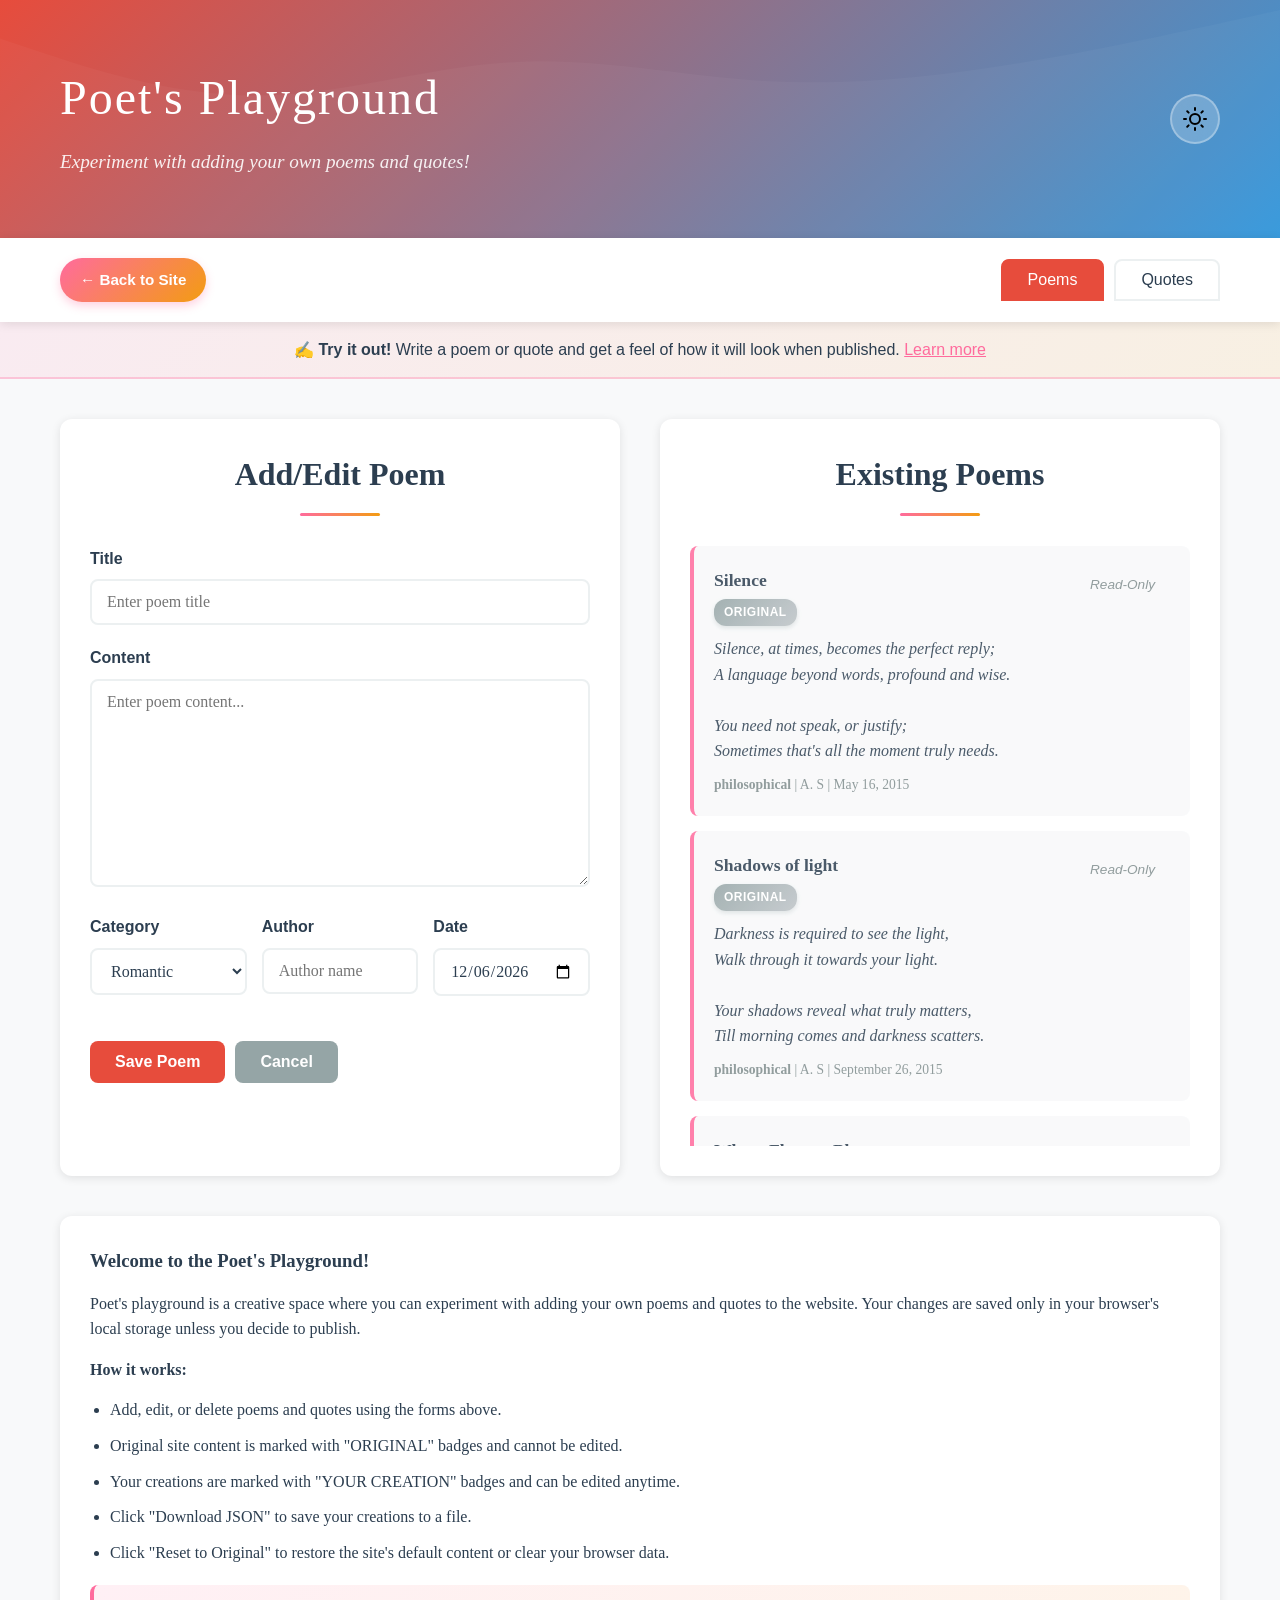
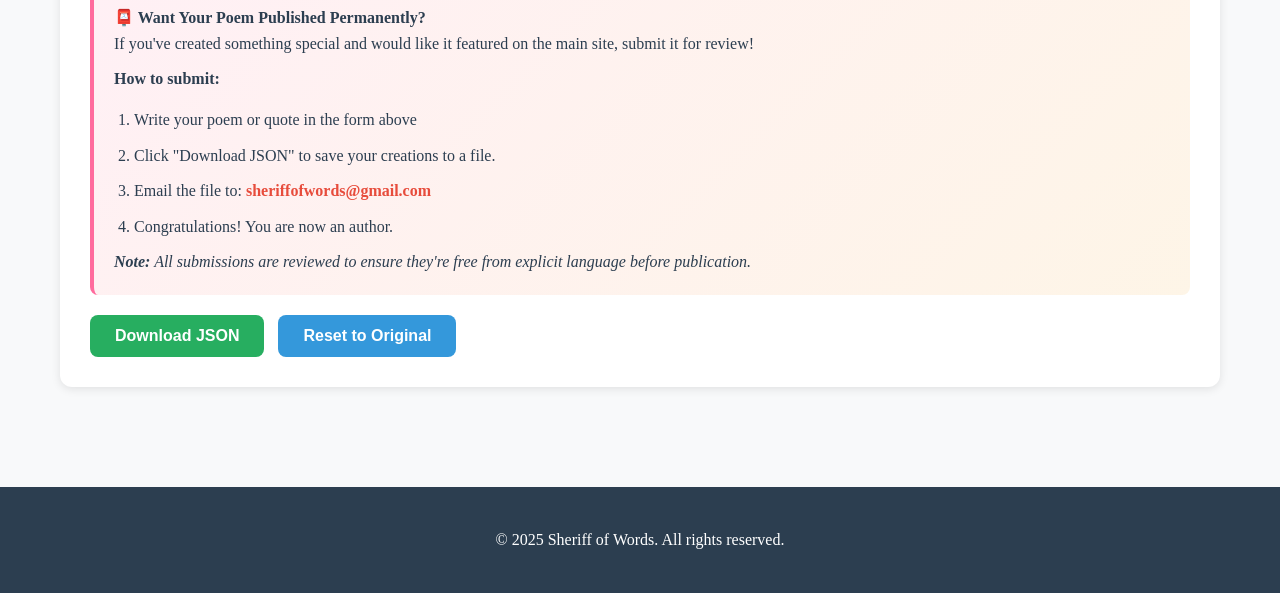
==== commit 5ad39ccd: "Merge pull request #1 from DEV-Baba-Yaga/sourcecode source code and content" ====
--- a/playground.html
+++ b/playground.html
@@ -90,6 +90,15 @@
                                     <select id="poemCategory" required>
                                         <option value="romantic">Romantic</option>
                                         <option value="motivational">Motivational</option>
+                                        <option value="philosophical">Philosophical</option>
+                                        <option value="inspirational">Inspirational</option>
+                                        <option value="reflective">Reflective</option>
+                                        <option value="life-lessons">Life Lessons</option>
+                                        <option value="friendship">Friendship</option>
+                                        <option value="nature">Nature</option>
+                                        <option value="humor">Humor</option>
+                                        <option value="melancholic">Melancholic</option>
+                                        <option value="others">Others</option>
                                     </select>
                                 </div>
 
@@ -137,6 +146,15 @@
                                     <select id="quoteCategory" required>
                                         <option value="romantic">Romantic</option>
                                         <option value="motivational">Motivational</option>
+                                        <option value="philosophical">Philosophical</option>
+                                        <option value="inspirational">Inspirational</option>
+                                        <option value="reflective">Reflective</option>
+                                        <option value="life-lessons">Life Lessons</option>
+                                        <option value="friendship">Friendship</option>
+                                        <option value="nature">Nature</option>
+                                        <option value="humor">Humor</option>
+                                        <option value="melancholic">Melancholic</option>
+                                        <option value="others">Others</option>
                                     </select>
                                 </div>
 
--- a/css/styles.css
+++ b/css/styles.css
@@ -408,27 +408,14 @@
   left: 0;
   right: 0;
   bottom: 0;
-  background: linear-gradient(
-    135deg,
-    var(--romantic-color) 0%,
-    transparent 100%
+  background: var(
+    --category-gradient,
+    linear-gradient(135deg, var(--romantic-color) 0%, transparent 100%)
   );
   opacity: 0;
   transition: opacity 0.3s ease;
   border-radius: var(--border-radius);
   z-index: 0;
-}
-
-.poem-card.motivational::before {
-  background: linear-gradient(
-    135deg,
-    var(--motivational-color) 0%,
-    transparent 100%
-  );
-}
-
-.poem-card.motivational {
-  border-left-color: var(--motivational-color);
 }
 
 .poem-card:hover {
@@ -491,16 +478,7 @@
   font-size: 0.85rem;
   font-weight: 500;
   font-family: "Arial", sans-serif;
-}
-
-.category-tag.romantic {
-  background-color: rgba(255, 107, 157, 0.15);
-  color: var(--romantic-color);
-}
-
-.category-tag.motivational {
-  background-color: rgba(243, 156, 18, 0.15);
-  color: var(--motivational-color);
+  /* Colors will be applied dynamically via JavaScript */
 }
 
 .poem-date {
@@ -531,27 +509,14 @@
   left: 0;
   right: 0;
   bottom: 0;
-  background: linear-gradient(
-    135deg,
-    var(--romantic-color) 0%,
-    transparent 100%
+  background: var(
+    --category-gradient,
+    linear-gradient(135deg, var(--romantic-color) 0%, transparent 100%)
   );
   opacity: 0;
   transition: opacity 0.3s ease;
   border-radius: var(--border-radius);
   z-index: 0;
-}
-
-.quote-card.motivational::after {
-  background: linear-gradient(
-    135deg,
-    var(--motivational-color) 0%,
-    transparent 100%
-  );
-}
-
-.quote-card.motivational {
-  border-left-color: var(--motivational-color);
 }
 
 .quote-card:hover {
